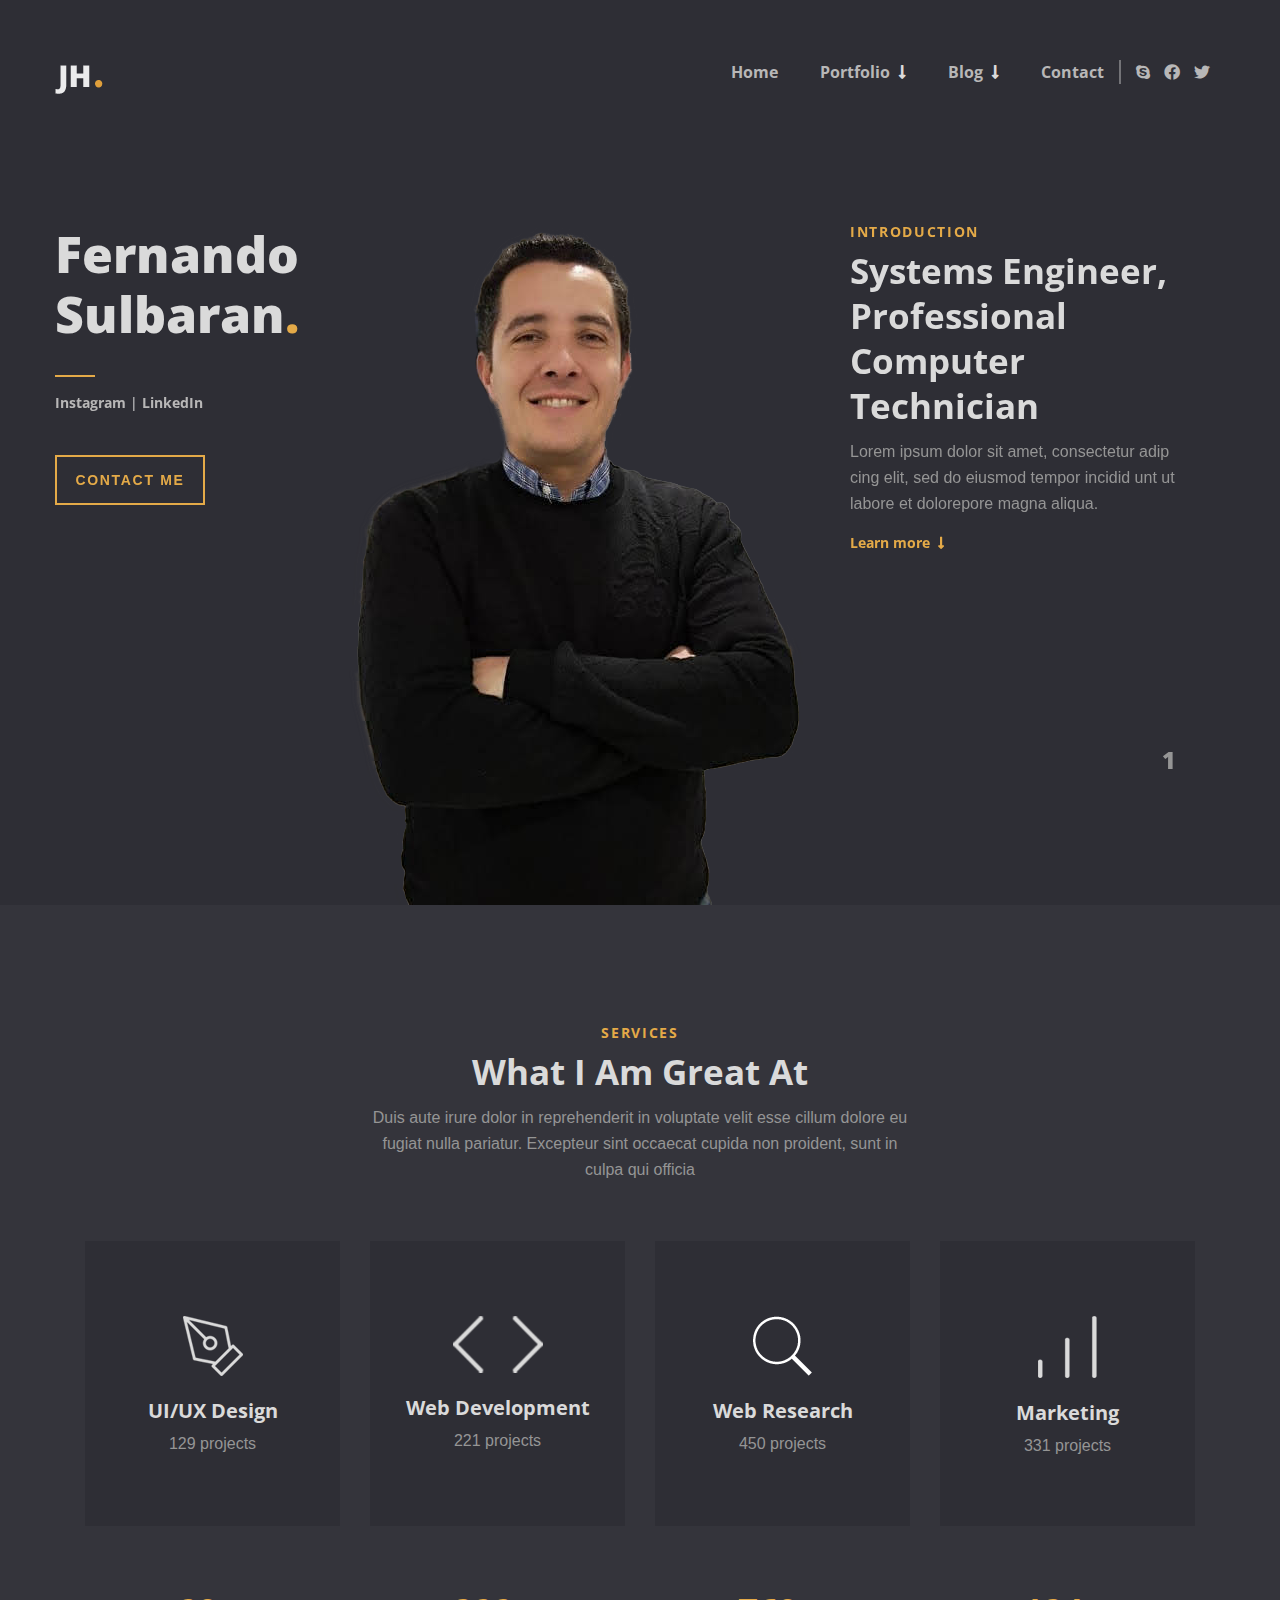
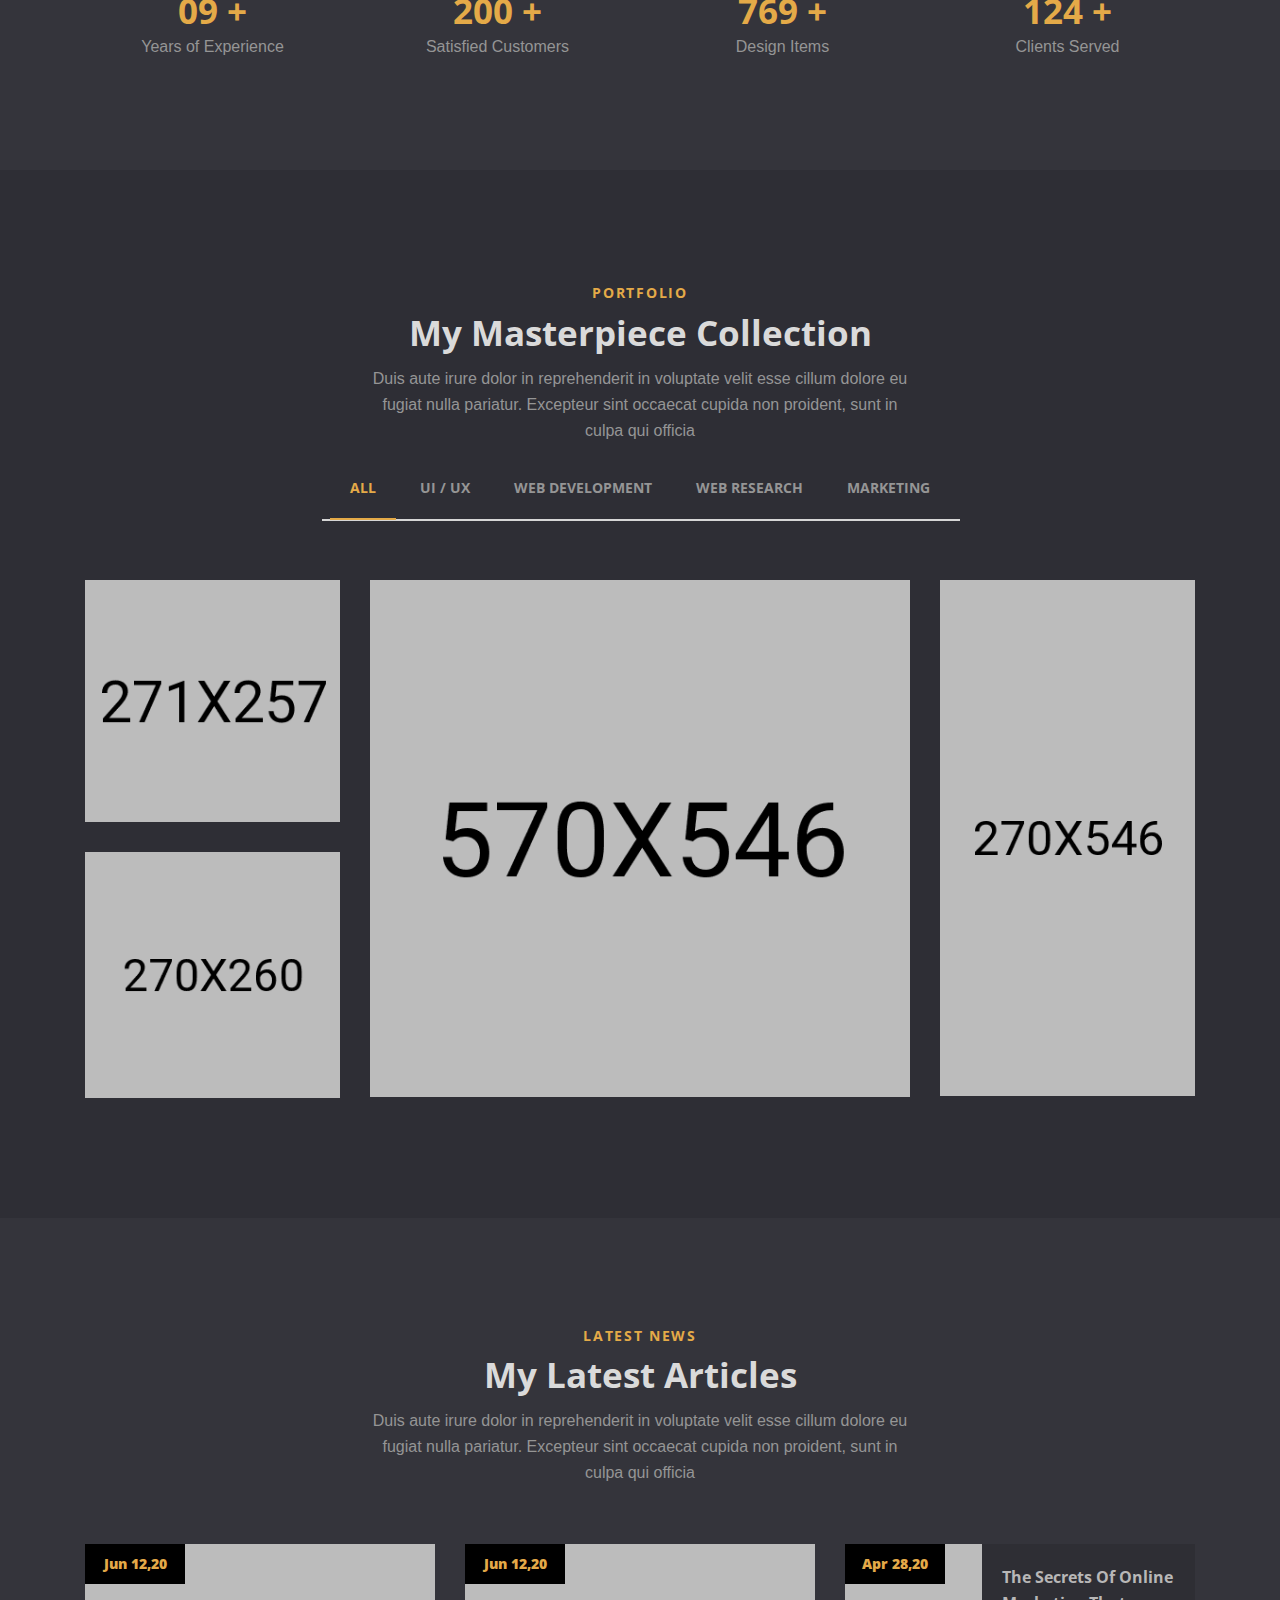
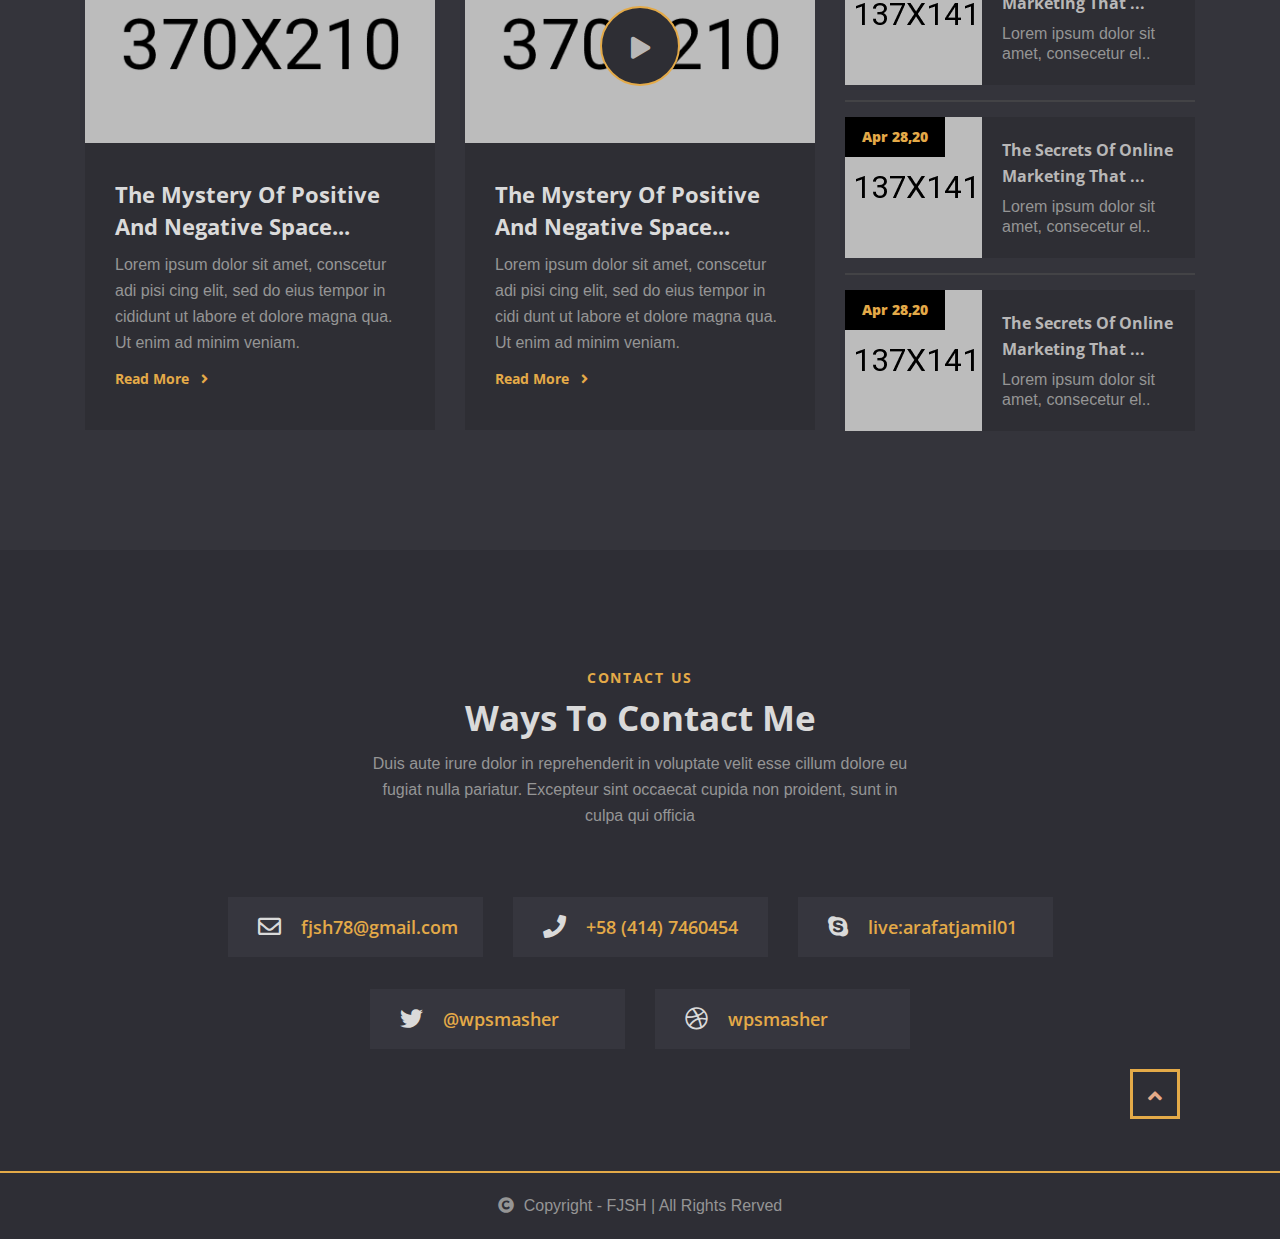
==== index.html @ de3520d9 "My first commit" ====
<!DOCTYPE html>
<html lang="zxx">

<head>
    <meta charset="UTF-8">
    <meta name="viewport" content="width=device-width, initial-scale=1.0">
    <meta name="description"
        content="Palun, Personal Portfolio, One page portfolio, HTML Template, CSS3, HTML5, Website, Portfolio template">

    <!-- title -->
    <title>FJSH - My Personal Portfolio</title>

    <!-- favicon -->
    <link rel="shortcut icon" href="favicon.ico" type="image/x-icon">

    <!-- stylesheets -->
    <link rel="stylesheet" href="assets/css/bootstrap.min.css">
    <link rel="stylesheet" href="assets/css/slick.min.css">
    <link rel="stylesheet" href="assets/css/all.min.css">
    <link rel="stylesheet" href="assets/css/magnific-popup.min.css">
    <link rel="stylesheet" href="assets/css/mean-menu.css">
    <link rel="stylesheet" href="assets/css/default.css">
    <link rel="stylesheet" href="style.css">

</head>

<body>
    <!-- header area -->
    <div class="header-area">
        <div class="container mt-60 pl-0 pr-0">
            <div class="row justify-content-lg-between">
                <div class="col-xl-2 col-lg-2 col-md-2 col-sm-2 col-2 pl-xl-0">
                    <!-- logo -->
                    <div class="logo-area">
                        <a href="/index.html">
                            <img src="assets/img/logo/logo.png" alt="Logo" />
                        </a>
                    </div>
                </div>
                <div class="col-xl-6 col-lg-7 col-md-10 col-sm-8 col-8 pr-0">
                    <div class="menu-area menu-social float-right">
                        <ul class="list-inline pl-15">
                            <li class="list-inline-item menu-border"><a href="#"><i class="fab fa-skype"></i></a></li>
                            <li class="list-inline-item"><a href="#"><i class="fab fa-facebook"></i></a></li>
                            <li class="list-inline-item"><a href="#"><i class="fab fa-twitter"></i></a></li>
                        </ul>
                    </div>
                    <nav id="mobile-nav">
                        <div class="menu-area float-right">
                            <ul class="list-inline">
                                <li class="list-inline-item"><a href="index.html">Home</a></li>
                                <li class="list-inline-item"><a href="#">Portfolio</a>
                                    <ul class="sub-menu pb-10 pt-10 pl-15 pr-15">
                                        <li><a href="portfolio-details.html">Portfolio Details</a></li>
                                    </ul>
                                </li>
                                <li class="list-inline-item"><a href="index.html#blog">Blog</a>
                                    <ul class="sub-menu pb-10 pt-10 pl-15 pr-15">
                                        <li><a href="blog-list.html">Blog List</a></li>
                                        <li><a href="news-details.html">News Details</a></li>
                                    </ul>
                                </li>
                                <li class="list-inline-item"><a href="index.html#contact">Contact</a></li>
                            </ul>
                        </div>
                    </nav>
                    <div class="mobile-menu"></div>
                </div>
            </div>
        </div>
    </div>

    <!-- header area ends -->


    <!-- slider area -->
    <div class="slider-area">
        <div class="slider-activator">
            <div class="slide-item">
                <div class="container pt-130 pl-xl-0 pr-0">
                    <div class="row">
                        <div class="col-xl-3 col-lg-3 col-md-3 col-sm-4 col-5 pl-xl-0">
                            <div class="slider-left">
                                <div class="name">
                                    <h1>Fernando <br /> Sulbaran<span class="pc">.</span></h1>
                                </div>
                                <div class="dash"></div>
                                <div class="social-links mb-40">
                                    <a href="https://www.instagram.com/fjsh78/">Instagram</a> | <a
                                        href="https://www.linkedin.com/in/fernando-jose-sulbaran-hernandez-350376164">LinkedIn</a> <br />
                                    <!-- <a href="https://behance.net/wpsmasher">Behance</a> | <a
                                        href="https://dribbble.com/wpsmasher">Dribbble</a> -->
                                </div>
                                <div class="slider-cta">
                                    <a href="#" class="ct-btn">Contact me</a>
                                </div>
                            </div>
                        </div>
                        <div class="col-xl-5 col-lg-5 col-md-5 col-sm-8 col-7 pl-0">
                            <div class="profile-pic">
                                <img class="img-fluid" src="assets/img/slider/fjsh.png" alt="jack harper" />

                            </div>
                        </div>
                        <div class="col-xl-4 col-lg-4 col-md-4 col-sm-8 col-8 slider-area-intro">
                            <div class="into-area">
                                <div class="section-title">
                                    <h3 class="section-name pc">INTRODUCTION</h3>
                                    <h2>Systems Engineer,<br />
                                        Professional Computer <br />
                                        Technician</h2>
                                    <p class="pr-20">
                                        Lorem ipsum dolor sit amet, consectetur adip
                                        cing elit, sed do eiusmod tempor incidid
                                        unt ut labore et dolorepore magna aliqua.
                                    </p>

                                </div>
                                <div class="intro-button">
                                    <a href="#services" class="btn-animation mr-btn">Learn more &nbsp;<i
                                            class="fas fa-long-arrow-alt-down"></i></a>
                                </div>
                            </div>
                        </div>
                    </div>
                </div>
            </div>
            <!-- <div class="slide-item">
                <div class="container pt-130 pl-xl-0 pr-0">
                    <div class="row">
                        <div class="col-xl-3 col-lg-3 col-md-3 col-sm-4 col-5 pl-xl-0">
                            <div class="slider-left">
                                <div class="name">
                                    <h1>Elon <br /> Musk<span class="pc">.</span></h1>
                                </div>
                                <div class="dash"></div>
                                <div class="social-links mb-40">
                                    <a href="https://www.instagram.com/arafatjamil01/">Instagram</a> | <a
                                        href="https://linkedin.com/in/arafatjamil01">LinkedIn</a> <br />
                                    <a href="https://behance.net/wpsmasher">Behance</a> | <a
                                        href="https://dribbble.com/wpsmasher">Dribbble</a>
                                </div>
                                <div class="slider-cta">
                                    <a href="#" class="ct-btn">Contact me</a>
                                </div>
                            </div>
                        </div>
                        <div class="col-xl-5 col-lg-5 col-md-5 col-sm-8 col-7 pl-0">
                            <div class="profile-pic">
                                <img class="img-fluid" src="assets/img/slider/fjsh.png" alt="jack harper" />

                            </div>
                        </div>
                        <div class="col-xl-4 col-lg-4 col-md-4 col-sm-8 col-8 slider-area-intro">
                            <div class="into-area">
                                <div class="section-title">
                                    <h3 class="section-name pc">INTRODUCTION</h3>
                                    <h2>CEO Engineer,<br />
                                        Entrepreneur, <br />
                                        Start Up</h2>
                                    <p class="pr-20">
                                        Lorem ipsum dolor sit amet, consectetur adip
                                        cing elit, sed do eiusmod tempor incidid
                                        unt ut labore et dolorepore magna aliqua.
                                    </p>

                                </div>
                                <div class="intro-button">
                                    <a href="#services" class="btn-animation mr-btn">Learn more &nbsp;<i
                                            class="fas fa-long-arrow-alt-down"></i></a>
                                </div>
                            </div>
                        </div>
                    </div>
                </div>
            </div> -->

            <!-- <div class="slide-item">
                <div class="container pt-130 pl-xl-0 pr-0">
                    <div class="row">
                        <div class="col-xl-3 col-lg-3 col-md-3 col-sm-4 col-5 pl-xl-0">
                            <div class="slider-left">
                                <div class="name">
                                    <h1>Arafat <br /> Jamil<span class="pc">.</span></h1>
                                </div>
                                <div class="dash"></div>
                                <div class="social-links mb-40">
                                    <a href="https://www.instagram.com/arafatjamil01/">Instagram</a> | <a
                                        href="https://linkedin.com/in/arafatjamil01">LinkedIn</a> <br />
                                    <a href="https://behance.net/wpsmasher">Behance</a> | <a
                                        href="https://dribbble.com/wpsmasher">Dribbble</a>
                                </div>
                                <div class="slider-cta">
                                    <a href="#" class="ct-btn">Contact me</a>
                                </div>
                            </div>
                        </div>
                        <div class="col-xl-5 col-lg-5 col-md-5 col-sm-8 col-7 pl-0">
                            <div class="profile-pic">
                                <img class="img-fluid" src="assets/img/slider/fjsh.png" alt="jack harper" />

                            </div>
                        </div>
                        <div class="col-xl-4 col-lg-4 col-md-4 col-sm-8 col-8 slider-area-intro">
                            <div class="into-area">
                                <div class="section-title">
                                    <h3 class="section-name pc">INTRODUCTION</h3>
                                    <h2>Content creator,<br />
                                        Freelance writer, <br />
                                        Developer</h2>
                                    <p class="pr-20">
                                        Lorem ipsum dolor sit amet, consectetur adip
                                        cing elit, sed do eiusmod tempor incidid
                                        unt ut labore et dolorepore magna aliqua.
                                    </p>

                                </div>
                                <div class="intro-button">
                                    <a href="#services" class="btn-animation mr-btn">Learn more &nbsp;<i
                                            class="fas fa-long-arrow-alt-down"></i></a>
                                </div>
                            </div>
                        </div>
                    </div>
                </div>
            </div> -->
        </div>
    </div>
    <!-- slider area ends -->

    <!-- services area -->
    <div class="services-area pt-120 bgs" id="services">
        <div class="container">
            <div class="row justify-content-center">
                <div class="col-xl-6 col-lg-7">
                    <div class="section-title text-center">
                        <h3 class="section-name pc">SERVICES</h3>
                        <h2>What I Am Great At</h2>
                        <p>
                            Duis aute irure dolor in reprehenderit in voluptate velit esse cillum
                            dolore eu fugiat nulla pariatur. Excepteur sint occaecat cupida
                            non proident, sunt in culpa qui officia
                        </p>

                    </div>
                </div>
            </div>
        </div>

        <div class="container">
            <div class="row service-row mt-45">
                <div class="col-xl-3 col-lg-3 col-md-3 col-sm-6">
                    <div class="project-card text-center bgp pt-75 pb-50 mb-30">
                        <div class="icon mb-20">
                            <img src="assets/img/icons/pen.png" alt="design" />
                            <img class="d-none" src="assets/img/icons/pen-yellow.png" alt="design" />
                        </div>
                        <div class="skill-project">
                            <h4 class="mb-5">UI/UX Design</h4>
                            <p>129 projects</p>
                        </div>
                    </div>
                </div>

                <div class="col-xl-3 col-lg-3 col-md-3 col-sm-6">
                    <div class="project-card text-center bgp pt-75 pb-50 mb-30">
                        <div class="icon mb-20">
                            <img src="assets/img/icons/code-white.png" alt="design" />
                            <img class="d-none" src="assets/img/icons/code.png" alt="design" />
                        </div>
                        <div class="skill-project">
                            <h4 class="mb-5">Web Development</h4>
                            <p>221 projects</p>
                        </div>
                    </div>
                </div>

                <div class="col-xl-3 col-lg-3 col-md-3 col-sm-6">
                    <div class="project-card text-center bgp pt-75 pb-50 mb-30">
                        <div class="icon mb-20">
                            <img src="assets/img/icons/search.png" alt="design" />
                            <img class="d-none" src="assets/img/icons/search-yellow.png" alt="design" />
                        </div>
                        <div class="skill-project">
                            <h4 class="mb-5">Web Research</h4>
                            <p>450 projects</p>
                        </div>
                    </div>
                </div>

                <div class="col-xl-3 col-lg-3 col-md-3 col-sm-6">
                    <div class="project-card text-center bgp pt-75 pb-50 mb-30">
                        <div class="icon mb-20">
                            <img src="assets/img/icons/marketing-white.png" alt="design" />
                            <img class="d-none" src="assets/img/icons/marketing.png" alt="design" />
                        </div>
                        <div class="skill-project">
                            <h4 class="mb-5">Marketing</h4>
                            <p>331 projects</p>
                        </div>
                    </div>
                </div>
            </div>
        </div>

        <!-- counter area -->
        <div class="counter-area pb-80">
            <div class="container">
                <div class="row mt-40">
                    <div class="col-xl-3 col-lg-3 col-md-3 col-sm-6">
                        <div class="counter-item text-center mb-30">
                            <h4 class="pc"><span class="count">09</span> +</h4>
                            <p>Years of Experience</p>
                        </div>
                    </div>
                    <div class="col-xl-3 col-lg-3 col-md-3 col-sm-6">
                        <div class="counter-item text-center mb-30">
                            <h4 class="pc"><span class="count">200</span> +</h4>
                            <p>Satisfied Customers</p>
                        </div>
                    </div>
                    <div class="col-xl-3 col-lg-3 col-md-3 col-sm-6">
                        <div class="counter-item text-center mb-30">
                            <h4 class="pc"><span class="count">769</span> +</h4>
                            <p>Design Items</p>
                        </div>
                    </div>
                    <div class="col-xl-3 col-lg-3 col-md-3 col-sm-6">
                        <div class="counter-item text-center mb-30">
                            <h4 class="pc"><span class="count">124</span> +</h4>
                            <p>Clients Served</p>
                        </div>
                    </div>
                </div>
            </div>
        </div>
        <!-- counter area ends -->

    </div>
    <!-- services area ends -->

    <!-- portfolio area -->
    <div class="portfolio-area pt-115 pb-90" id="portfolio">
        <div class="container">
            <div class="row justify-content-center">
                <div class="col-xl-6 col-lg-7">
                    <div class="section-title text-center">
                        <h3 class="section-name pc">PORTFOLIO</h3>
                        <h2>My Masterpiece Collection</h2>
                        <p>
                            Duis aute irure dolor in reprehenderit in voluptate velit esse cillum
                            dolore eu fugiat nulla pariatur. Excepteur sint occaecat cupida
                            non proident, sunt in culpa qui officia
                        </p>

                    </div>

                </div>
            </div>

            <div class="row justify-content-center">
                <div class="col-xl-8 col-lg-9 col-sm-8">
                    <div class="pofo-cat mb-40 text-center">
                        <button class="active" data-filter="*">ALL</button>
                        <button data-filter=".cat1">UI / UX</button>
                        <button data-filter=".cat2">WEB DEVELOPMENT</button>
                        <button data-filter=".cat3">WEB RESEARCH</button>
                        <button data-filter=".cat4">MARKETING</button>
                    </div>
                    <div class="pofo-line"></div>
                </div>
            </div>

            <div class="row grid mt-20">
                <div class="col-xl-3 col-lg-3 col-md-3 col-sm-6 col-7 grid-item cat1 cat4">
                    <div class="portfolio-wrapper mb-30">
                        <div class="portfolio-thumb">
                            <img src="assets/img/portfolio/1.png" alt="portfolio 1">
                        </div>
                        <div class="overlay">
                            <a href="assets/img/portfolio/1.png">
                                <img class="m-auto" src="assets/img/portfolio/icon.png" alt="plus icon">
                            </a>
                        </div>
                    </div>
                </div>


                <div class="col-xl-6 col-lg-6 col-md-6 col-sm-12 col-12 grid-item cat2 cat3">
                    <div class="portfolio-wrapper mb-30">
                        <div class="portfolio-thumb">
                            <img src="assets/img/portfolio/3.png" alt="portfolio 3">

                        </div>
                        <div class="overlay">
                            <a href="assets/img/portfolio/3.png">
                                <img src="assets/img/portfolio/icon.png" alt="plus icon">
                            </a>
                        </div>
                    </div>
                </div>
                <div class="col-xl-3 col-lg-3 col-md-3 col-sm-6 col-7 grid-item grid-item-4 cat4">
                    <div class="portfolio-wrapper mb-30">

                        <div class="portfolio-thumb">
                            <img src="assets/img/portfolio/4.png" alt="portfolio 4">

                        </div>
                        <div class="overlay">
                            <a href="assets/img/portfolio/4.png">
                                <img src="assets/img/portfolio/icon.png" alt="plus icon">
                            </a>
                        </div>
                    </div>
                </div>
                <div class="row">
                    <div class="col-xl-3 col-lg-3 col-md-3 col-sm-6 col-7 grid-item cat3">
                        <div class="portfolio-wrapper mb-30">
                            <div class="portfolio-thumb">
                                <a href="portfolio-details.html">
                                    <img src="assets/img/portfolio/2.png" alt="portfolio 4">
                                </a>
                            </div>
                            <div class="overlay">
                                <a href="assets/img/portfolio/2.png">
                                    <img src="assets/img/portfolio/icon.png" alt="plus icon">
                                </a>
                            </div>
                        </div>
                    </div>
                </div>
            </div>
        </div>
    </div>
    <!-- portfolio area ends -->

    <!-- news section starts -->
    <div class="news-area pt-110 bgs" id="blog">
        <div class="container">
            <div class="row justify-content-center">
                <div class="col-xl-6 col-xl-6">
                    <div class="section-title text-center">
                        <h3 class="section-name pc">LATEST NEWS</h3>
                        <h2>My Latest Articles</h2>
                        <p>
                            Duis aute irure dolor in reprehenderit in voluptate velit esse cillum
                            dolore eu fugiat nulla pariatur. Excepteur sint occaecat cupida
                            non proident, sunt in culpa qui officia
                        </p>

                    </div>
                </div>
            </div>

            <div class="row mt-45 pb-90">
                <div class="col-xl-4 col-lg-4">
                    <div class="single-blog mb-30 pb-40">
                        <div class="blog-img">
                            <img src="assets/img/news/blog-1.jpg" alt="news item 1">
                        </div>
                        <div class="blog-meta">
                            <div class="date">
                                Jun 12,20
                            </div>
                        </div>
                        <div class="blog-details pl-30 mt-35 pr-30">
                            <div class="blog-title mb-10">
                                <a href="news-details.html">
                                    <h2>The Mystery Of Positive
                                        And Negative Space...</h2>
                                </a>
                            </div>
                            <p class="mb-10">
                                Lorem ipsum dolor sit amet, conscetur adi pisi cing elit, sed do eius tempor in cididunt
                                ut labore et dolore magna qua. Ut enim ad minim veniam.
                            </p>
                            <div class="blog-button">
                                <a href="news-details.html">Read More &nbsp; <i class="fas fa-angle-right"></i> </a>
                            </div>
                        </div>
                    </div>
                </div>
                <div class="col-xl-4 col-lg-4">
                    <div class="single-blog mb-30 pb-40">
                        <div class="blog-img">
                            <img src="assets/img/news/blog-2.jpg" alt="news item 2">

                        </div>
                        <div class="play-btn">
                            <a href="https://www.youtube.com/watch?v=Mo0WEEfbmKE" class="mfp-iframe">
                                <i class="fas fa-play"></i>
                            </a>
                        </div>
                        <div class="blog-meta">
                            <div class="date">
                                Jun 12,20
                            </div>

                        </div>
                        <div class="blog-details pl-30 mt-35 pr-30">
                            <div class="blog-title mb-10">
                                <a href="news-details.html">
                                    <h2>The Mystery Of Positive
                                        And Negative Space...</h2>
                                </a>
                            </div>
                            <p class="mb-10">
                                Lorem ipsum dolor sit amet, conscetur adi pisi cing elit, sed do eius tempor in cidi
                                dunt ut labore et dolore magna qua. Ut enim ad minim veniam.
                            </p>
                            <div class="blog-button">
                                <a href="news-details.html">Read More &nbsp; <i class="fas fa-angle-right"></i> </a>
                            </div>
                        </div>
                    </div>
                </div>
                <div class="col-xl-4 col-lg-4">
                    <div class="blog-item-small pr-20">
                        <div class="blog-meta">
                            <div class="date">
                                Apr 28,20
                            </div>
                        </div>

                        <div class="blog-small-img mr-20 float-left">
                            <img src="assets/img/news/blog-3.jpg" alt="blog 3">
                        </div>

                        <div class="blog-small-description pt-20 pb-20">
                            <a href="news-details.html">
                                <h2>The Secrets Of Online
                                    Marketing That ...
                                </h2>
                            </a>
                            <p>Lorem ipsum dolor sit
                                amet, consecetur el..
                            </p>
                        </div>
                    </div>
                    <hr>
                    <div class="blog-item-small pr-20">
                        <div class="blog-meta">
                            <div class="date">
                                Apr 28,20
                            </div>
                        </div>
                        <div class="blog-small-img mr-20 float-left">
                            <img src="assets/img/news/blog-4.jpg" alt="blog 3">
                        </div>

                        <div class="blog-small-description pt-20 pb-20">
                            <a href="news-details.html">
                                <h2>The Secrets Of Online
                                    Marketing That ...
                                </h2>
                            </a>
                            <p>Lorem ipsum dolor sit
                                amet, consecetur el..
                            </p>
                        </div>
                    </div>
                    <hr>
                    <div class="blog-item-small pr-20">
                        <div class="blog-meta">
                            <div class="date">
                                Apr 28,20
                            </div>
                        </div>
                        <div class="blog-small-img mr-20 float-left">
                            <img src="assets/img/news/blog-5.jpg" alt="blog 3">
                        </div>

                        <div class="blog-small-description pt-20 pb-20">
                            <a href="news-details.html">
                                <h2>The Secrets Of Online
                                    Marketing That ...
                                </h2>
                            </a>
                            <p>Lorem ipsum dolor sit
                                amet, consecetur el..
                            </p>
                        </div>
                    </div>
                </div>
            </div>
        </div>
    </div>
    <!-- news section ends -->

    <!-- contact area starts -->
    <div class="contact-area pt-120" id="contact">
        <div class="container">
            <div class="row justify-content-center">
                <div class="col-xl-6">
                    <div class="section-title text-center">
                        <h3 class="section-name pc">CONTACT US</h3>
                        <h2>Ways To Contact Me</h2>
                        <p>
                            Duis aute irure dolor in reprehenderit in voluptate velit esse cillum
                            dolore eu fugiat nulla pariatur. Excepteur sint occaecat cupida
                            non proident, sunt in culpa qui officia
                        </p>

                    </div>
                </div>
            </div>
        </div>
        <div class="container mt-55 pb-90">
            <div class="row justify-content-center">

                <div class="col-xl-3 col-lg-3 col-md-6 mb-30">
                    <div class="contact-item">
                        <div class="ct-item-icon float-left ml-30 mr-20">
                            <i class="far fa-envelope"></i>
                        </div>
                        <a class="btn-animation" href="#">fjsh78@gmail.com</a>
                    </div>
                </div>

                <div class="col-xl-3 col-lg-3 col-md-6 mb-30">
                    <div class="contact-item">
                        <div class="ct-item-icon float-left ml-30 mr-20">
                            <i class="fas fa-phone"></i>
                        </div>
                        <a class="btn-animation" href="https://themeforest.net/user/wpsmasher">+58 (414) 7460454</a>
                    </div>
                </div>

                <div class="col-xl-3 col-lg-3 col-md-6 mb-30">
                    <div class="contact-item">
                        <div class="ct-item-icon float-left ml-30 mr-20">
                            <i class="fab fa-skype"></i>
                        </div>
                        <a class="btn-animation" href="https://themeforest.net/user/wpsmasher">live:arafatjamil01</a>
                    </div>
                </div>
            </div>
            <div class="row justify-content-center">
                <div class="col-xl-3 col-lg-3 col-md-6 mb-30">
                    <div class="contact-item">
                        <div class="ct-item-icon float-left ml-30 mr-20">
                            <i class="fab fa-twitter"></i>
                        </div>
                        <a class="btn-animation" href="https://themeforest.net/user/wpsmasher">@wpsmasher</a>
                    </div>
                </div>
                <div class="col-xl-3 col-lg-3 col-md-6 mb-30">
                    <div class="contact-item">
                        <div class="ct-item-icon float-left ml-30 mr-20">
                            <i class="fab fa-dribbble"></i>
                        </div>
                        <a class="btn-animation" href="https://themeforest.net/user/wpsmasher">wpsmasher</a>
                    </div>
                </div>
            </div>
        </div>
    </div>
    <!-- contact area ends -->

    <!-- footer copyright area starts -->
    <div class="footer-area">
        <div class="copyright-text text-center">
            <p class="pt-20"><i class="fas fa-copyright mr-10"></i>Copyright - FJSH | All Rights Rerved</p>
        </div>

        <div class="back-to-top">
            <a href="#"><i class="fas fa-angle-up"></i></a>
        </div>
    </div>
    <!-- footer copyright area end -->


    <!-- scripts -->
    <script src="assets/js/jquery-2.2.4.js"></script>
    <script src="assets/js/popper.min.js"></script>
    <script src="assets/js/bootstrap.min.js"></script>
    <script src="assets/js/jquery-1.12.4.js"></script>
    <script src="assets/js/slick.js"></script>
    <script src="assets/js/waypoint.min.js"></script>
    <script src="assets/js/countup.js"></script>
    <script src="assets/js/isotope.min.js"></script>
    <script src="assets/js/jquery-mean-menu.min.js"></script>
    <script src="assets/js/magnific-popup.js"></script>
    <script src="assets/js/script.js"></script>
</body>

</html>
---- assets/css/mean-menu.css ----
/*! #######################################################################

	MeanMenu 2.0.7
	--------

	To be used with jquery.meanmenu.js by Chris Wharton (http://www.meanthemes.com/plugins/meanmenu/)

####################################################################### */

/* hide the link until viewport size is reached */
a.meanmenu-reveal {
	display: none;
}

/* when under viewport size, .mean-container is added to body */
.mean-container .mean-bar {
  background: rgba(0, 0, 0, 0) none repeat scroll 0 0;
  float: left;
  position: relative;
  width: 100%;
  z-index: 99;
}
.mean-container a.meanmenu-reveal {
	border: 1px solid #e4aa48;
	color: #e4aa48;
	cursor: pointer;
	display: block;
	font-family: inherit;
	font-size: 1px;
	font-weight: 700;
	height: 22px;
	line-height: 22px;
	padding: 8px 9px;
	position: absolute;
	right: 0;
	text-decoration: none;
	top: 0;
	width: 22px;
	margin-top: -14px;

}
.mean-container a.meanmenu-reveal span {
  background: #e4aa48 none repeat scroll 0 0;
  display: block;
  height: 3px;
  margin-top: 3px;
}

.mean-container .mean-nav {
	background: #0c1923 none repeat scroll 0 0;
	float: left;
	margin-top: 25px;
	width: 100%;
}

.mean-container .mean-nav ul {
	padding: 0;
	margin: 0;
	width: 100%;
	list-style-type: none;
}

.mean-container .mean-nav ul li {
	position: relative;
	float: left;
	width: 100%;
}

.mean-container .mean-nav ul li a {
	border-top: 1px solid #FBBA42;
	color: #fff;
	display: block;
	float: left;
	margin: 0;
	padding: 10px 5%;
	text-align: left;
	text-decoration: none;
	text-transform: uppercase;
	width: 90%;
	font-size: 14px;
	background: #3f5666;
	font-weight: bold;
}

.mean-container .mean-nav ul li li a {
  border-top: 1px solid rgba(255, 255, 255, 0.25);
  opacity: 0.75;
  padding: 10px 10%;
  text-shadow: none;
  visibility: visible;
  width: 80%;
}

.mean-container .mean-nav ul li.mean-last a {
	border-bottom: none;
	margin-bottom: 0;
}

.mean-container .mean-nav ul li li li a {
	width: 70%;
	padding: 1em 15%;
	

}

.mean-container .mean-nav ul li li li li a {
	width: 60%;
	padding: 1em 20%;
}

.mean-container .mean-nav ul li li li li li a {
	width: 50%;
	padding: 1em 25%;
	background: #3f5666;
}

.mean-container .mean-nav ul li a:hover {

	background: #FBBA42;
	color: #333;
}

.mean-container .mean-nav ul li a.mean-expand{
	-moz-border-bottom-colors: none;
	-moz-border-left-colors: none;
	-moz-border-right-colors: none;
	-moz-border-top-colors: none;
	background: rgba(255, 255, 255, 0.1) none repeat scroll 0 0;
	border-color: currentcolor currentcolor rgba(255, 255, 255, 0.2) rgba(255, 255, 255, 0.4);
	border-image: none;
	border-style: none none solid solid;
	border-width: medium medium 1px 1px;
	font-weight: 700;
	height: 30px;
	margin-top: 1px;
	padding: 5px 12px;
	position: absolute;
	right: 0;
	text-align: center;
	top: 0;
	width: 26px;
	z-index: 2;
}

.mean-container .mean-nav ul li a.mean-expand:hover {
	background: #2e2e34;
	color: #fff;
}

.mean-container .mean-push {
	float: left;
	width: 100%;
	padding: 0;
	margin: 0;
	clear: both;
}

.mean-nav .wrapper {
	width: 100%;
	padding: 0;
	margin: 0;
}

/* Fix for box sizing on Foundation Framework etc. */
.mean-container .mean-bar, .mean-container .mean-bar * {
	-webkit-box-sizing: content-box;
	-moz-box-sizing: content-box;
	box-sizing: content-box;
}


.mean-remove {
	display: none !important;
}


.transparent-header .mean-container a.meanmenu-reveal {
    border: 1px solid #fff;
    color: #fff;
}
.transparent-header .mean-container a.meanmenu-reveal span {
	background: #fff;
}

.header-2 .mean-container a.meanmenu-reveal {
    border: 1px solid #fff;
    color: #fff;
}
.header-2 .mean-container a.meanmenu-reveal span {
	background: #fff;
}

.mobile-menu{
	position: absolute;
	right: 2%;
	top: -7px ;
	z-index: 99999;
	width: 100%;
}
---- assets/css/default.css ----
/* Deafult Margin & Padding */

/*======================= Margin Top =======================*/
.mt-5 {
	margin-top: 5px !important;
}
.mt-10 {
	margin-top: 10px;
}

.mt-15 {
	margin-top: 15px;
}

.mt-20 {
	margin-top: 20px;
}

.mt-25 {
	margin-top: 25px;
}

.mt-30 {
	margin-top: 30px;
}

.mt-35 {
	margin-top: 35px;
}

.mt-40 {
	margin-top: 40px;
}

.mt-45 {
	margin-top: 45px;
}

.mt-50 {
	margin-top: 50px;
}

.mt-55 {
	margin-top: 55px;
}

.mt-60 {
	margin-top: 60px;
}

.mt-65 {
	margin-top: 65px;
}

.mt-70 {
	margin-top: 70px;
}

.mt-75 {
	margin-top: 75px;
}

.mt-80 {
	margin-top: 80px;
}

.mt-85 {
	margin-top: 85px;
}

.mt-90 {
	margin-top: 90px;
}

.mt-95 {
	margin-top: 95px;
}

.mt-100 {
	margin-top: 100px;
}

.mt-105 {
	margin-top: 105px;
}

.mt-110 {
	margin-top: 110px;
}

.mt-115 {
	margin-top: 115px;
}

.mt-120 {
	margin-top: 120px;
}

.mt-125 {
	margin-top: 125px;
}

.mt-130 {
	margin-top: 130px;
}

.mt-135 {
	margin-top: 135px;
}

.mt-140 {
	margin-top: 140px;
}

.mt-145 {
	margin-top: 145px;
}

.mt-150 {
	margin-top: 150px;
}

.mt-155 {
	margin-top: 155px;
}

.mt-160 {
	margin-top: 160px;
}

.mt-165 {
	margin-top: 165px;
}

.mt-170 {
	margin-top: 170px;
}

.mt-175 {
	margin-top: 175px;
}

.mt-180 {
	margin-top: 180px;
}

.mt-185 {
	margin-top: 185px;
}

.mt-190 {
	margin-top: 190px;
}

.mt-195 {
	margin-top: 195px;
}

.mt-200 {
	margin-top: 200px;
}

/*======================= Margin left =======================*/
.ml-5 {
	margin-left: 5px !important;
}
.ml-10 {
	margin-left: 10px;
}

.ml-15 {
	margin-left: 15px;
}

.ml-20 {
	margin-left: 20px;
}

.ml-25 {
	margin-left: 25px;
}

.ml-30 {
	margin-left: 30px;
}

.ml-35 {
	margin-left: 35px;
}

.ml-40 {
	margin-left: 40px;
}

.ml-45 {
	margin-left: 45px;
}

.ml-50 {
	margin-left: 50px;
}

.ml-55 {
	margin-left: 55px;
}

.ml-60 {
	margin-left: 60px;
}

.ml-65 {
	margin-left: 65px;
}

.ml-70 {
	margin-left: 70px;
}

.ml-75 {
	margin-left: 75px;
}

.ml-80 {
	margin-left: 80px;
}

.ml-85 {
	margin-left: 85px;
}

.ml-90 {
	margin-left: 90px;
}

.ml-95 {
	margin-left: 95px;
}

.ml-100 {
	margin-left: 100px;
}

.ml-105 {
	margin-left: 105px;
}

.ml-110 {
	margin-left: 110px;
}

.ml-115 {
	margin-left: 115px;
}

.ml-120 {
	margin-left: 120px;
}

.ml-125 {
	margin-left: 125px;
}

.ml-130 {
	margin-left: 130px;
}

.ml-135 {
	margin-left: 135px;
}

.ml-140 {
	margin-left: 140px;
}

.ml-145 {
	margin-left: 145px;
}

.ml-150 {
	margin-left: 150px;
}

.ml-155 {
	margin-left: 155px;
}

.ml-160 {
	margin-left: 160px;
}

.ml-165 {
	margin-left: 165px;
}

.ml-170 {
	margin-left: 170px;
}

.ml-175 {
	margin-left: 175px;
}

.ml-180 {
	margin-left: 180px;
}

.ml-185 {
	margin-left: 185px;
}

.ml-190 {
	margin-left: 190px;
}

.ml-195 {
	margin-left: 195px;
}

.ml-200 {
	margin-left: 200px;
}

/*======================= Margin Right =======================*/
.mr-5 {
	margin-right: 5px !important;
}
.mr-10 {
	margin-right: 10px;
}

.mr-15 {
	margin-right: 15px;
}

.mr-20 {
	margin-right: 20px;
}

.mr-25 {
	margin-right: 25px;
}

.mr-30 {
	margin-right: 30px;
}

.mr-35 {
	margin-right: 35px;
}

.mr-40 {
	margin-right: 40px;
}

.mr-45 {
	margin-right: 45px;
}

.mr-50 {
	margin-right: 50px;
}

.mr-55 {
	margin-right: 55px;
}

.mr-60 {
	margin-right: 60px;
}

.mr-65 {
	margin-right: 65px;
}

.mr-70 {
	margin-right: 70px;
}

.mr-75 {
	margin-right: 75px;
}

.mr-80 {
	margin-right: 80px;
}

.mr-85 {
	margin-right: 85px;
}

.mr-90 {
	margin-right: 90px;
}

.mr-95 {
	margin-right: 95px;
}

.mr-100 {
	margin-right: 100px;
}

.mr-105 {
	margin-right: 105px;
}

.mr-110 {
	margin-right: 110px;
}

.mr-115 {
	margin-right: 115px;
}

.mr-120 {
	margin-right: 120px;
}

.mr-125 {
	margin-right: 125px;
}

.mr-130 {
	margin-right: 130px;
}

.mr-135 {
	margin-right: 135px;
}

.mr-140 {
	margin-right: 140px;
}

.mr-145 {
	margin-right: 145px;
}

.mr-150 {
	margin-right: 150px;
}

.mr-155 {
	margin-right: 155px;
}

.mr-160 {
	margin-right: 160px;
}

.mr-165 {
	margin-right: 165px;
}

.mr-170 {
	margin-right: 170px;
}

.mr-175 {
	margin-right: 175px;
}

.mr-180 {
	margin-right: 180px;
}

.mr-185 {
	margin-right: 185px;
}

.mr-190 {
	margin-right: 190px;
}

.mr-195 {
	margin-right: 195px;
}

.mr-200 {
	margin-top: 200px;
}

/*======================= Margin Bottom =======================*/
.mb-5 {
	margin-bottom: 5px !important;
}
.mb-10 {
	margin-bottom: 10px;
}

.mb-15 {
	margin-bottom: 15px;
}

.mb-20 {
	margin-bottom: 20px;
}

.mb-25 {
	margin-bottom: 25px;
}

.mb-30 {
	margin-bottom: 30px;
}

.mb-35 {
	margin-bottom: 35px;
}

.mb-40 {
	margin-bottom: 40px;
}

.mb-45 {
	margin-bottom: 45px;
}

.mb-50 {
	margin-bottom: 50px;
}

.mb-55 {
	margin-bottom: 55px;
}

.mb-60 {
	margin-bottom: 60px;
}

.mb-65 {
	margin-bottom: 65px;
}

.mb-70 {
	margin-bottom: 70px;
}

.mb-75 {
	margin-bottom: 75px;
}

.mb-80 {
	margin-bottom: 80px;
}

.mb-85 {
	margin-bottom: 85px;
}

.mb-90 {
	margin-bottom: 90px;
}

.mb-95 {
	margin-bottom: 95px;
}

.mb-100 {
	margin-bottom: 100px;
}

.mb-105 {
	margin-bottom: 105px;
}

.mb-110 {
	margin-bottom: 110px;
}

.mb-115 {
	margin-bottom: 115px;
}

.mb-120 {
	margin-bottom: 120px;
}

.mb-125 {
	margin-bottom: 125px;
}

.mb-130 {
	margin-bottom: 130px;
}

.mb-135 {
	margin-bottom: 135px;
}

.mb-140 {
	margin-bottom: 140px;
}

.mb-145 {
	margin-bottom: 145px;
}

.mb-150 {
	margin-bottom: 150px;
}

.mb-155 {
	margin-bottom: 155px;
}

.mb-160 {
	margin-bottom: 160px;
}

.mb-165 {
	margin-bottom: 165px;
}

.mb-170 {
	margin-bottom: 170px;
}

.mb-175 {
	margin-bottom: 175px;
}

.mb-180 {
	margin-bottom: 180px;
}

.mb-185 {
	margin-bottom: 185px;
}

.mb-190 {
	margin-bottom: 190px;
}

.mb-195 {
	margin-bottom: 195px;
}

.mb-200 {
	margin-bottom: 200px;
}

/*======================= Padding Top =======================*/
.pt-5 {
	padding-top: 5px !important;
}
.pt-10 {
	padding-top: 10px;
}

.pt-15 {
	padding-top: 15px;
}

.pt-20 {
	padding-top: 20px;
}

.pt-25 {
	padding-top: 25px;
}

.pt-30 {
	padding-top: 30px;
}

.pt-35 {
	padding-top: 35px;
}

.pt-40 {
	padding-top: 40px;
}

.pt-45 {
	padding-top: 45px;
}

.pt-50 {
	padding-top: 50px;
}

.pt-55 {
	padding-top: 55px;
}

.pt-60 {
	padding-top: 60px;
}

.pt-65 {
	padding-top: 65px;
}

.pt-70 {
	padding-top: 70px;
}

.pt-75 {
	padding-top: 75px;
}

.pt-80 {
	padding-top: 80px;
}

.pt-85 {
	padding-top: 85px;
}

.pt-90 {
	padding-top: 90px;
}

.pt-95 {
	padding-top: 95px;
}

.pt-100 {
	padding-top: 100px;
}

.pt-105 {
	padding-top: 105px;
}

.pt-110 {
	padding-top: 110px;
}

.pt-115 {
	padding-top: 115px;
}

.pt-120 {
	padding-top: 120px;
}

.pt-125 {
	padding-top: 125px;
}

.pt-130 {
	padding-top: 130px;
}

.pt-135 {
	padding-top: 135px;
}

.pt-140 {
	padding-top: 140px;
}

.pt-145 {
	padding-top: 145px;
}

.pt-150 {
	padding-top: 150px;
}

.pt-155 {
	padding-top: 155px;
}

.pt-160 {
	padding-top: 160px;
}

.pt-165 {
	padding-top: 165px;
}

.pt-170 {
	padding-top: 170px;
}

.pt-175 {
	padding-top: 175px;
}

.pt-180 {
	padding-top: 180px;
}

.pt-185 {
	padding-top: 185px;
}

.pt-190 {
	padding-top: 190px;
}

.pt-195 {
	padding-top: 195px;
}

.pt-200 {
	padding-top: 200px;
}

/*======================= Padding Bottom =======================*/
.pb-5 {
	padding-bottom: 5px !important;
}
.pb-10 {
	padding-bottom: 10px;
}

.pb-15 {
	padding-bottom: 15px;
}

.pb-20 {
	padding-bottom: 20px;
}

.pb-25 {
	padding-bottom: 25px;
}

.pb-30 {
	padding-bottom: 30px;
}

.pb-35 {
	padding-bottom: 35px;
}

.pb-40 {
	padding-bottom: 40px;
}

.pb-45 {
	padding-bottom: 45px;
}

.pb-50 {
	padding-bottom: 50px;
}

.pb-55 {
	padding-bottom: 55px;
}

.pb-60 {
	padding-bottom: 60px;
}

.pb-65 {
	padding-bottom: 65px;
}

.pb-70 {
	padding-bottom: 70px;
}

.pb-75 {
	padding-bottom: 75px;
}

.pb-80 {
	padding-bottom: 80px;
}

.pb-85 {
	padding-bottom: 85px;
}

.pb-90 {
	padding-bottom: 90px;
}

.pb-95 {
	padding-bottom: 95px;
}

.pb-100 {
	padding-bottom: 100px;
}

.pb-105 {
	padding-bottom: 105px;
}

.pb-110 {
	padding-bottom: 110px;
}

.pb-115 {
	padding-bottom: 115px;
}

.pb-120 {
	padding-bottom: 120px;
}

.pb-125 {
	padding-bottom: 125px;
}

.pb-130 {
	padding-bottom: 130px;
}

.pb-135 {
	padding-bottom: 135px;
}

.pb-140 {
	padding-bottom: 140px;
}

.pb-145 {
	padding-bottom: 145px;
}

.pb-150 {
	padding-bottom: 150px;
}

.pb-155 {
	padding-bottom: 155px;
}

.pb-160 {
	padding-bottom: 160px;
}

.pb-165 {
	padding-bottom: 165px;
}

.pb-170 {
	padding-bottom: 170px;
}

.pb-175 {
	padding-bottom: 175px;
}

.pb-180 {
	padding-bottom: 180px;
}

.pb-185 {
	padding-bottom: 185px;
}

.pb-190 {
	padding-bottom: 190px;
}

.pb-195 {
	padding-bottom: 195px;
}

.pb-200 {
	padding-bottom: 200px;
}

/*============================ Padding Left =========================*/
.pl-5 {
	padding-left: 5px !important;
}
.pl-10 {
	padding-left: 10px;
}

.pl-15 {
	padding-left: 15px;
}

.pl-20 {
	padding-left: 20px;
}

.pl-25 {
	padding-left: 25px;
}

.pl-30 {
	padding-left: 30px;
}

.pl-35 {
	padding-left: 35px;
}

.pl-40 {
	padding-left: 40px;
}

.pl-45 {
	padding-left: 45px;
}

.pl-50 {
	padding-left: 50px;
}

.pl-55 {
	padding-left: 55px;
}

.pl-60 {
	padding-left: 60px;
}

.pl-65 {
	padding-left: 65px;
}

.pl-70 {
	padding-left: 70px;
}

.pl-75 {
	padding-left: 75px;
}

.pl-80 {
	padding-left: 80px;
}

.pl-85 {
	padding-left: 85px;
}

.pl-90 {
	padding-left: 90px;
}

.pl-95 {
	padding-left: 95px;
}

.pl-100 {
	padding-left: 100px;
}

.pl-105 {
	padding-left: 105px;
}

.pl-110 {
	padding-left: 110px;
}

.pl-115 {
	padding-left: 115px;
}

.pl-120 {
	padding-left: 120px;
}

.pl-125 {
	padding-left: 125px;
}

.pl-130 {
	padding-left: 130px;
}

.pl-135 {
	padding-left: 135px;
}

.pl-140 {
	padding-left: 140px;
}

.pl-145 {
	padding-left: 145px;
}

.pl-150 {
	padding-left: 150px;
}

.pl-155 {
	padding-left: 155px;
}

.pl-160 {
	padding-left: 160px;
}

.pl-165 {
	padding-left: 165px;
}

.pl-170 {
	padding-left: 170px;
}

.pl-175 {
	padding-left: 175px;
}

.pl-180 {
	padding-left: 180px;
}

.pl-185 {
	padding-left: 185px;
}

.pl-190 {
	padding-left: 190px;
}

.pl-195 {
	padding-left: 195px;
}

.pl-200 {
	padding-left: 200px;
}

/*======================= Padding Right =======================*/
.pr-5 {
	padding-right: 5px !important;
}
.pr-10 {
	padding-right: 10px;
}

.pr-15 {
	padding-right: 15px;
}

.pr-20 {
	padding-right: 20px;
}

.pr-25 {
	padding-right: 25px;
}

.pr-30 {
	padding-right: 30px;
}

.pr-35 {
	padding-right: 35px;
}

.pr-35 {
	padding-right: 35px;
}

.pr-40 {
	padding-right: 40px;
}

.pr-45 {
	padding-right: 45px;
}

.pr-50 {
	padding-right: 50px;
}

.pr-55 {
	padding-right: 55px;
}

.pr-60 {
	padding-right: 60px;
}

.pr-65 {
	padding-right: 65px;
}

.pr-70 {
	padding-right: 70px;
}

.pr-75 {
	padding-right: 75px;
}

.pr-80 {
	padding-right: 80px;
}

.pr-85 {
	padding-right: 80px;
}

.pr-90 {
	padding-right: 90px;
}

.pr-95 {
	padding-right: 95px;
}

.pr-100 {
	padding-right: 100px;
}

.pr-105 {
	padding-right: 105px;
}

.pr-110 {
	padding-right: 110px;
}

.pr-115 {
	padding-right: 115px;
}

.pr-120 {
	padding-right: 120px;
}

.pr-125 {
	padding-right: 125px;
}

.pr-130 {
	padding-right: 130px;
}

.pr-135 {
	padding-right: 135px;
}

.pr-140 {
	padding-right: 140px;
}

.pr-145 {
	padding-right: 145px;
}

.pr-150 {
	padding-right: 150px;
}

.pr-155 {
	padding-right: 155px;
}

.pr-160 {
	padding-right: 160px;
}

.pr-165 {
	padding-right: 165px;
}

.pr-170 {
	padding-right: 170px;
}

.pr-175 {
	padding-right: 175px;
}

.pr-180 {
	padding-right: 180px;
}

.pr-185 {
	padding-right: 185px;
}

.pr-190 {
	padding-right: 190px;
}

.pr-195 {
	padding-right: 195px;
}

.pr-200 {
	padding-right: 200px;
}

/* ===================== Background Color =========================== */

.grey-bg {
	background-color: #f7f9ff;
}

.white-bg {
	background-color: #fff ;
}

.black-bg {
	background-color: #222;
}

/*========================== Color ===================================== */

.white {
	color: #fff;
}

.black {
	color: #222;
}

/*============================ Black Overlay ============================== */

[data-overlay] {
	position: relative;
}

[data-overlay]::before {
	background: #000 none repeat scroll 0 0;
	content: "";
	height: 100%;
	left: 0;
	position: absolute;
	top: 0;
	width: 100%;
	z-index: 1;
}

[data-overlay="3"]::before {
	opacity: 0.3;
}

[data-overlay="4"]::before {
	opacity: 0.4;
}

[data-overlay="5"]::before {
	opacity: 0.5;
}

[data-overlay="6"]::before {
	opacity: 0.6;
}

[data-overlay="7"]::before {
	opacity: 0.7;
}

[data-overlay="8"]::before {
	opacity: 0.8;
}

[data-overlay="9"]::before {
	opacity: 0.9;
}
---- style.css ----
/*
  Project Name: Palun - Dark Personal Portfolio HTML5 Template
  Author: wpsmasher
  Support: support@wpsmasher.com
  Description: Personal Portfolio Bootstrap 4 and HTML5 Template
  Version: 1.0
*/


/* CSS Index 
-----------------------------------
1. Theme default css
2. Header Area
3. Slider Area
4. Services Area
5. Counter Area
6. Portfolio Area
7. Blog Area
8. Contact Area
9. Copyright Area
10. Blog Area
11. News Details Area
12. Responsive

*/


/* --------------- 1. Theme default css ---------------------*/

@import url('https://fonts.googleapis.com/css2?family=Nunito+Sans:wght@400;600;700&family=Open+Sans:wght@300;400;600;700;800&display=swap');

html {
  scroll-behavior: smooth;
  transition: 1 ease;
}

body {
  font-family: 'Open Sans', sans-serif;
  font-weight: normal;
  font-style: normal;
  max-width: 1920px;
  background-color: #2e2e35;
  color: #dadada;
  margin: 0 auto;
}

.img {
  max-width: 100%;
  -webkit-transition: all 0.3s ease-out 0s;
  transition: all 0.3s ease-out 0s;
  height: auto;
}

.fix {
  overflow: hidden;
}

a {
  -webkit-transition: all 0.3s ease-out 0s;
  transition: all 0.3s ease-out 0s;
  color: #b8b7b7;
  font-size: 22px;
  font-weight: 700;
  text-decoration: none;
}

a:focus,
a:hover,
.portfolio-cat a:hover,
.footer -menu li a:hover {
  color: #e4aa48;
  text-decoration: none;
}

h1,
h2,
h3,
h4,
h5,
h6 {
  font-family: 'Open Sans', sans-serif;
  color: #dadada;
  font-weight: 700;
}

h1 a,
h2 a,
h3 a,
h4 a,
h5 a,
h6 a {
  color: inherit;
}

h1 {
  font-size: 50px;
  font-weight: 800;
  line-height: 60px;
}

h2 {
  font-size: 35px;
  line-height: 45px;
  color: #dadada;
}

h3 {
  font-size: 14px;
  font-family: "Open Sans";
  color: #e4aa48;
  font-weight: bold;
  text-transform: uppercase;
  letter-spacing: .12em;
}

h4 {
  font-size: 20px;
  line-height: 30px;
}

h5 {
  font-size: 18px;
}

h6 {
  font-size: 16px;
}

ul {
  margin: 0px;
  padding: 0px;
}

li {
  list-style: none;
}

p {
  font-size: 16px;
  font-weight: normal;
  line-height: 26px;
  color: #959595;
  margin-bottom: 20px;
  font-family: 'Nunito', sans-serif;

}

.dash {
  width: 40px;
  height: 2px;
  background: #e4aa48;
}

.pc {
  color: #e4aa48;
}

.bgp {
  background: #2e2e35;
}

.bgs {
  background: #34343b;
}

.vc {
  height: 27px;
  width: 3px;
  background: #dadada;
  display: inline-block;
  margin-left: 14px;
  margin-right: 14px;
  margin-bottom: -7px;
}

.ct-btn {
  text-transform: uppercase;
  font-family: 'Nunito', sans-serif;
  font-size: 14px;
  color: #e4aa48;
  border: 2px solid #e4aa48;
  width: 150px;
  height: 50px;
  line-height: 46px;
  letter-spacing: .12em;
  text-align: center;
  display: inline-block;
}

.ct-btn:hover {
  background: #e4aa48;
  color: #000;
  transition: .3s ease-out;
}

.mr-btn {
  font-size: 14px;
  line-height: 24px;
  color: #e4aa48;
  display: inline-block;

}


.section-title h2 {
  margin-bottom: 11px;
}

.section-title p {
  margin-bottom: 13px;
}

.btn-animation{
  position: relative;
}

.btn-animation::after{
  position: absolute;
  content: "";
  top: 110%;
  left: 0;
  width: 100%;
  height: 2px;
  background: #e4aa48;
  transform: scaleX(0);
  transition: transform .5s;
  transform-origin: right;
}

.btn-animation:hover::after{
  transform: scaleX(1);
  transform-origin: left;
}


/* pseudo classes */
*::-moz-selection {
  background: #fff;
  text-shadow: none;
}

::-moz-selection {
  background: #fff;
  text-shadow: none;
}

::selection {
  background: #fff;
  text-shadow: none;
}

*::-webkit-input-placeholder {
  color: #949494;
  font-size: 26px;
  text-align: center;
}

*:-ms-input-placeholder {
  color: #949494;
  font-size: 26px;
  text-align: center;
}

*::placeholder {
  color: #b5b5b5;
  font-size: 16px;
  opacity: 1;
  text-align: left;
}

*::focus {
  outline: none;
}

*::active {
  outline: none;
}

*::-moz-focus {
  outline: none;
}


/* -----------------  2. Header Area -------------- */

.menu-area ul li {
  margin-right: 38px !important;

}

.menu-area ul li a {
  font-size: 16px;
  position: relative;

}

.menu-area ul li a:after {
  position: absolute;
  content: "";
  top: 110%;
  left: 0;
  width: 100%;
  height: 2px;
  background: #e4aa48;
  transform: scaleX(0);
  transition: transform .5s;
  transform-origin: right;
}

.menu-area ul li a:hover::after {
  transform: scaleX(1);
  transform-origin: left;
}

.menu-area ul li:hover:after {
  margin: 3px auto;
  display: block;
  width: 16px;

}

.menu-area ul li a:hover,
.menu-area ul li a:focus {
  text-decoration: none;
}

.menu-area ul li:last-child {
  margin-right: 15px !important;
}

.menu-area .sub-menu {
  position: absolute;
  line-height: 38px;
  z-index: 3;
  background-color: #434346;
}

.menu-area .sub-menu {
  display: none;
}

.menu-area ul li:hover .sub-menu {
  display: block;
}



.menu-area.menu-social ul li:after {
  display: none;
}

.menu-social {
  border-left: 2px solid #737377;
}

.menu-social ul li {
  margin-right: 10px !important;
}

.menu-social ul li:last-child {
  margin-right: 0px;
}


/* -----------------  3. Slider Area -------------- */

.slider-height {
  height: 738px;
}

.slider-left .dash {
  margin-top: 31px;
  margin-bottom: 14px;
}

.social-links {
  font-size: 14px;
  line-height: 14px;
}

.social-links a {
  font-size: 14px;
  line-height: 24px;
}

.slick-dots > :not(.slick-active) {
	display: none;
}

.slick-dots li button {
	background: transparent;
	border: none;
	color: #959595;
	font-family: 'Open sans',sans-serif;
	font-size: 23px;
	font-weight: 800;
}

.slider-activator .slick-arrow {
	background: transparent;
	border: none;
	font-size: 25px;
	position: absolute;
	right: 5%;
	top: 80%;
  color: #959595;
  z-index: 9999;
}

.slick-arrow:focus,
.slick-arrow:visited:focus,
.slick-arrow:active:focus {
	outline: none;
}



.slick-prev.slick-prev {
	right: 10%;
}

.slick-dots .slick-active {
	position: absolute;
	top: 80%;
	right: 7.7%;
}

/* -------------------- 4. Services Area --------------- */
.project-card {
  height: 285px;
}

.project-card:hover .skill-project h4,
.project-card:hover .skill-project p {
  color: #e4aa48;
  transition: .3s all ease;
}

.project-card:hover .icon>img:first-child {
  display: none;
}

.project-card:hover .icon>img:last-child {
  display: inline-block !important;
  text-align: center;
}


/* --------- 5. Counter Area -------------- */
.counter-item h4 {
  font-size: 35px;
}

/* --------- 6. Portfolio Area ----------- */
.pofo-cat {
  position: relative;
}

.pofo-cat button {
  background: transparent;
  color: #959595;
  font-weight: 700;
  font-size: 14px;
  border: none;
  padding: 20px;
  border-bottom: 2px solid transparent;
}

.pofo-cat button:hover {
  color: #e4aa48;
}

.pofo-cat .active {
  border: none;
  color: #e4aa48;
  border-bottom: 2px solid #e4aa48;
}

.pofo-cat button:focus,
.pofo-cat button:active {
  outline: none;
  text-indent: 0;
}

.pofo-line {
	background: #d6d6d6;
	height: 2px;
	position: absolute;
	top: 60%;
	left: 62px;
	width: 84%;
	z-index: -1;
}


.portfolio-thumb img {
  max-width: 100%;
  height: auto;
  display: block;
}

.portfolio-thumb img:after {
  clear: both;
}

.portfolio-wrapper {
  position: relative;
}

.portfolio-wrapper .overlay {
  width: 80%;
  height: 80%;
  top: 50%;
  bottom: 0;
  left: 50%;
  position: absolute;
  background: #2e2e35;
  transform: translate(-50%, -50%);
  opacity: 0;
  transition: .5s ease;
}

.portfolio-wrapper:hover .overlay {
  opacity: 1;
}

.portfolio-wrapper .overlay img {
  top: 50%;
  left: 50%;
  position: absolute;
  transform: translate(-50%, -50%);
}

.grid-item:after {
  content: '';
  display: block;
  clear: both;
}


/* ------- 7. Blog Area -------- */

.single-blog {
  position: relative;
  background: #2e2e34;
}

.blog-img,
.blog-small-img{
  overflow: hidden;
}

.blog-img img {
  width: 100%;
  height: auto;
  display: block;
  position: relative;
  transition: .3s all ease;
}

.blog-small-img img{
  transition: .3s all ease;
}

.blog-img img:hover,
.blog-small-img img:hover{
  transform: scale(1.2);
}



.blog-meta .date {
  background: rgba(0.18, 0.18, 0.21);
  width: 100px;
  height: 40px;
  line-height: 40px;
  text-align: center;
  font-size: 14px;
  color: #e4aa48;
  font-weight: 800;
  position: absolute;
  top: 0;
}

.blog-title a h2 {
  font-size: 22px;
  line-height: 32px;
  transition: .3s ease;
}

.blog-title a h2:hover {
  color: #e4aa48;
}

.blog-button a {
  font-size: 14px;
  color: #e4aa48;  
  position: relative;
}

.blog-button a:after{
  position: absolute;
  content: "";
  top: 110%;
  left: 0;
  width: 95%;
  height: 2px;
  background: #e4aa48;
  transform: scaleX(0);
  transition: transform .5s;
  transform-origin: right;
}

.blog-button a:hover::after {
  transform: scaleX(1);
  transform-origin: left;
}

.single-blog .play-btn {
  position: absolute;
  top: 21%;
  left: 50%;
  border: 2px solid #e4aa48;
  background: #2e2e34;
  width: 80px;
  height: 80px;
  line-height: 78px;
  text-align: center;
  border-radius: 50%;
  color: #e4aa48;
  transform: translate(-50%, -50%);
}

.blog-item-small {
  background: #2e2e34;
  overflow: hidden;
  position: relative;
}

.blog-small-description h2 {
  font-size: 16px;
  line-height: 26px;
  color: inherit;
}


.blog-small-description p {
  font-size: 16px;
  line-height: 20px;
  color: #959595;
  margin-bottom: 0;
}

.news-area hr {
  border: 1px solid #434346;
  margin: 15px 0;
}

/* ----------- 8. Contact Area --------- */

.contact-item {
  background: #36363e;
  height: 60px;
  line-height: 60px;
}

.ct-item-icon i {
  font-size: 23px;
  line-height: 60px;
}

.contact-item a {
  font-size: 18px;
  color: #e4aa48;
  font-weight: 600;
}


/* ------------ 9. Copyright Area ---------- */
.footer-area {
  position: relative;
}

.copyright-text {
  border-top: 2px solid #e4aa48;
}

.back-to-top {
  position: absolute;
  bottom: 100px;
  right: 100px;
}


.back-to-top a {
  border: 3px solid #e4aa48;
  width: 50px;
  height: 50px;
  line-height: 46px;
  display: inline-block;
  text-align: center;
  color: #e4aa88;
}


.back-to-top a:hover {
  background: #e4aa48;
  color: #fff;
  text-decoration: underline;
}


/* ================= Blog List Page ================== */

/* ------------ 10. Blog Area --------- */
.page-title h1 {
	font-size: 35px;
	line-height: 40px;
}

.blog-section .title{
  position: relative;
}

.blog-section .title h2 {
  font-size: 25px;
}

.blog-section .title .dash {
	width: 80%;
	height: 4px;
	position: absolute;
	top: 22px;
	left: 20%;
}

.list-blog-item{
  position: relative;
}

.list-blog-img{
  overflow: hidden;
}

.list-blog-img img{
  width: 100%;
  height: auto;
  transition: .3s ease;
}

.list-blog-img img:hover{
  transform: scale(1.1);
}

.list-blog-item .date{
  position: absolute;
  background-color: rgba(46, 46, 53,.6);
  height: 40px;
  width: 130px;
  text-align: center;
  top: 0;
}

.list-blog-meta .date > p {
	color: #e4aa48;
	font-weight: 800;
	line-height: 40px;
	font-family: 'Open sans',sans-serif;
}

.list-blog-detail a h2 {
	font-size: 22px;
  line-height: 32px;
  color: inherit;
}

.list-blog-detail p {
	font-size: 16px;
	line-height: 26px;
}

.list-blog-item .play-btn {
	position: absolute;
	top:50%;
	left: 50%;
	border: 2px solid #e4aa48;
	background: #2e2e34;
	width: 80px;
	height: 80px;
	line-height: 78px;
	text-align: center;
	border-radius: 50%;
	color: #e4aa48;
	transform: translate(-50%, -50%);
}

.email-input form input[type='email'] {
	width: 100%;
	border: none;
	height: 60px;
	line-height: 60px;
  border-bottom: 3px solid #e4aa48;
  font-size: 16px;
  font-weight: 800;
  letter-spacing: 2px;
  text-transform: uppercase;
  color: #e4aa48;
  text-align: center;
}

.email-input form input::placeholder{
  text-align: center;
  color: #949494;

}

.email-input .ct-btn {
	text-transform: uppercase;
	font-family: 'Nunito', sans-serif;
	font-size: 14px;
	background: transparent;
	color: #e4aa48;
	border: 2px solid #e4aa48;
	width: 150px;
	height: 50px;
	line-height: 46px;
	letter-spacing: .12em;
	text-align: center;
	display: block;
	margin: 40px auto;
}

.email-input .ct-btn:hover{
  background: #e4aa48;
  color: #000;
  transition: .3s ease-out;
}

.newsletter-area .social-links a{
  font-size: 18px;
}


/* =============== News Details Page ============== */

/* -------------- 11. News Details Area ----------- */

.news-details img{
  width: 100%;
  height: auto;
}

.news-details h2 {
	font-size: 25px;
	line-height: 35px;
}

.blockquote {
	background: #2e2e34;
	padding: 50px 60px;
  font-size: 60px;
  line-height: 40px;
}

.speech {
	font-size: 40px;
	font-family: 'Open sans',sans-serif;
	font-weight: 300;
	line-height: 50px;
}

.blockquote-footer {
	color: #959595;
	font-size: 30px;
	font-style: italic;
}

.main-area hr{
  border: 1px solid #4f4f4f;
}

.news-meta h4 {
	margin-bottom: 20px;
	font-size: 18px;
}
.news-social ul li a {
	margin-right: 10px;
}

.news-social ul li:last-child a{
  margin-right: 0;
}

.tags ul li a {
	font-size: 12px;
	font-family: 'Nunito',sans-serif;
	text-align: center;
	background: #2e2e34;
	padding: 10px 20px;
}

.row.nav-buttons a {
	font-size: 18px;
	margin-bottom: 0px;
	display: block;
}



/* -------------- 12. Responsive  --------- */

/* Normal desktop :1200px. */
@media (min-width: 1200px) and (max-width: 1500px) {
  .grid-item-4 {
    padding-right: 15px !important;
  }

  .slick-prev.slick-prev {
    right: 10%;
  }
}


/* Normal desktop :992px. */
@media (min-width: 992px) and (max-width: 1200px) {
  .menu-area ul li {
    margin-right: 18px !important;
  }

  .slider-activator .slick-arrow {
    top: 90%;
  }

  .slick-dots .slick-active {
    top: 90%;
  }

  
  .slick-prev.slick-prev {
    right: 10%;
  }

  .project-card {
    height: 230px;
    padding: 40px 0 10px 0;
  }

  .skill-project h4 {
    font-size: 17px;
    line-height: 17px;
  }

  .grid-item-4 {
    padding-right: 12px;
  }

  .blog-title a h2 {
    font-size: 18px;
    line-height: 28px;
    transition: .3s ease;
  }

  .blog-item-small:last-child {
    display: none;
  }

  .blog-small-description {
    padding: 40px 0 30px 20px;
  }

  .blog-small-img {
    margin-right: 10px;
    display: none;
  }

  .single-blog .play-btn {
    top: 17%;
  }

  .ct-item-icon {
    margin-left: 20px;
    margin-right: 10px;
  }

  /* blog list */

  .list-blog-detail p:not(:first-of-type) {
    display: none;
  }

  .list-blog-detail {
    padding: 50px 20px 0 0;
  }

}


/* Tablet desktop :768px. */
@media (min-width: 768px) and (max-width: 991px) {
  .slide-item>.container {
    padding-top: 60px;
  }

  .name h1 {
    font-size: 40px;
    line-height: 50px;
  }

  .section-title h2 {
    font-size: 25px;
    line-height: 35px;
  }

  p {
    font-size: 14px;
    line-height: 24px;
  }

  .slick-dots .slick-active {
    top: 90.5%;
    right: 8%;
  }

  .slick-dots li button {
    font-size: 16px;
  }

  .slider-activator .slick-arrow {
    top: 90%;
    font-size: 20px;
  }

  .slick-prev.slick-prev {
    right: 10%;
  }

  .services-area {
    padding-top: 70px;
  }

  .service-row .col-md-3 {
    padding-right: 0;
    padding-left: 0;
  }

  .project-card .icon img {
    width: 30%;
  }

  .project-card {
    height: 200px;
    padding: 30px 0 10px 0;
    border-right: 1px solid #434346;
    border-left: 1px solid #434346;
  }

  .counter-area {
    padding-bottom: 30px;
  }

  .portfolio-area {
    padding: 65px 0 40px 0;
  }

  .news-area {
    padding: 65px 0 0;
  }

  .single-blog .play-btn {
    top: 32%;

  }

  .blog-small-description h2 {
    font-size: 18px;
    line-height: 28px;
    color: inherit;
  }

  .contact-area {
    padding-top: 70px;
  }

  .grid-item-4 {
    padding-right: 9px;
  }

  .pofo-cat button.active {
    border-bottom: 4px solid #e4aa48;
  }

  /* portfolio details */
  .main-area {
    padding: 60px 0;
  }

  .project-gallery {
    margin-bottom: 40px;
  }

  .newsletter-area {
    padding-top: 60px;
  }

  .email-input {
    margin-top: 40px;
  }

  /* blog list */
 
  .blog-section .title .dash {
    width: 70%;
    left: 30%;
  }

  .blog-post-area {
    padding: 60px 0;
  }

  .list-blog-detail {
    padding: 50px;
  }
}

/* small mobile :320px. */
@media (max-width: 767px) {
  .slide-item>.container {
    padding-top: 60px;
  }

  .slick-prev.slick-prev {
    right: 15%;
  }

  .slider-activator .slick-arrow {
    top: 90%;
  }

  .slick-dots .slick-active {
    top: 90%;
    right: 10.7%;
  }

  .into-area {
    display: none;
  }

  .mobile-menu {
    right: -60px;
    top: 12px;
  }

  .menu-area .sub-menu {
    line-height: 1.5;
    position: inherit;
  }

  .menu-social {
    padding-top: 7px;
    border: none;
    position: relative;
    z-index: 999999;
  }

  .menu-social ul li a>i {
    font-size: 22px;
  }

  .name h1 {
    font-size: 30px;
    line-height: 40px;
  }

  .section-title h2 {
    margin-bottom: 11px;
    font-size: 26px;
    line-height: 36px;
  }

  .slider-area-intro{
    padding: 50px 0;
  }

  .pofo-line{
    display: none;
  }

  .services-area {
    padding-top: 70px;
  }

  .portfolio-area {
    padding: 65px 0 40px 0;
  }

  .news-area {
    padding: 65px 0 0;
  }

  .single-blog .play-btn {
    top: 25%;
    
  }

  .counter-area{
    padding-bottom: 30px;
  }

  .contact-area {
    padding-top: 70px;
  }

  /* portfolio details */
  .main-area {
    padding: 60px 0;
  }

  .project-gallery {
    margin-bottom: 40px;
  }

  .newsletter-area {
    padding-top: 60px;
  }

  .email-input {
    margin-top: 40px;
  }

  .list-inline-item:not(:last-child) {
    margin-right: 1px;
  }

  .back-to-top {
    position: absolute;
    bottom: 70px;
    right: 30px;
  }

  /* news details */
  .speech {
    font-size: 20px;
    line-height: 30px;
  }

  .blockquote-footer {
   font-size: 16px;
  }

  /* blog list */
  .blog-section .title .dash {
    width: 60%;
    left: 40%;
  }

  .list-blog-detail {
    padding: 30px;
  }

  .list-blog-item {
    margin-top: 30px;
  }

}

/* Large Mobile :480px. */
@media only screen and (min-width: 480px) and (max-width: 575px) {
  .logo-area{
    padding-left: 15px;
  }

  .slider-activator .slick-arrow {
    top: 90%;
  }

  .slick-dots .slick-active {
    top: 90%;
  }

  .into-area {
    display: none;
  }

  /* portfolio details */
  .tags ul li a {
    font-size: 12px;
    font-family: 'Nunito',sans-serif;
    text-align: center;
    background: #2e2e34;
    padding: 10px 10px;
  }

  .blockquote {
    padding: 30px 40px;
  }

}

@media only screen and (max-width:479px){
  .logo-area{
    padding-left: 15px;
  }

  .slider-activator .slick-arrow {
    font-size: 20px;
  }

  .into-area {
    display: none;
  }

  .slick-dots li button {
    font-size: 20px;
  }

  .mobile-menu {
    right: -40px;
    top: 12px;
  }

  .slider-area-intro{
    padding-left: 40px;
  }

  .header-area .container{
    margin-top: 20px;
  }

  /* portfolio details */
  .tags ul li a{
    line-height: 40px;
  }

  .blockquote {
    padding: 20px 30px;
    
  }

  /* blog list */
  .blog-post-area {
    padding: 40px 0;
  }
  
  .blog-section .title .dash {
    width: 30%;
    left: 70%;
  }

}
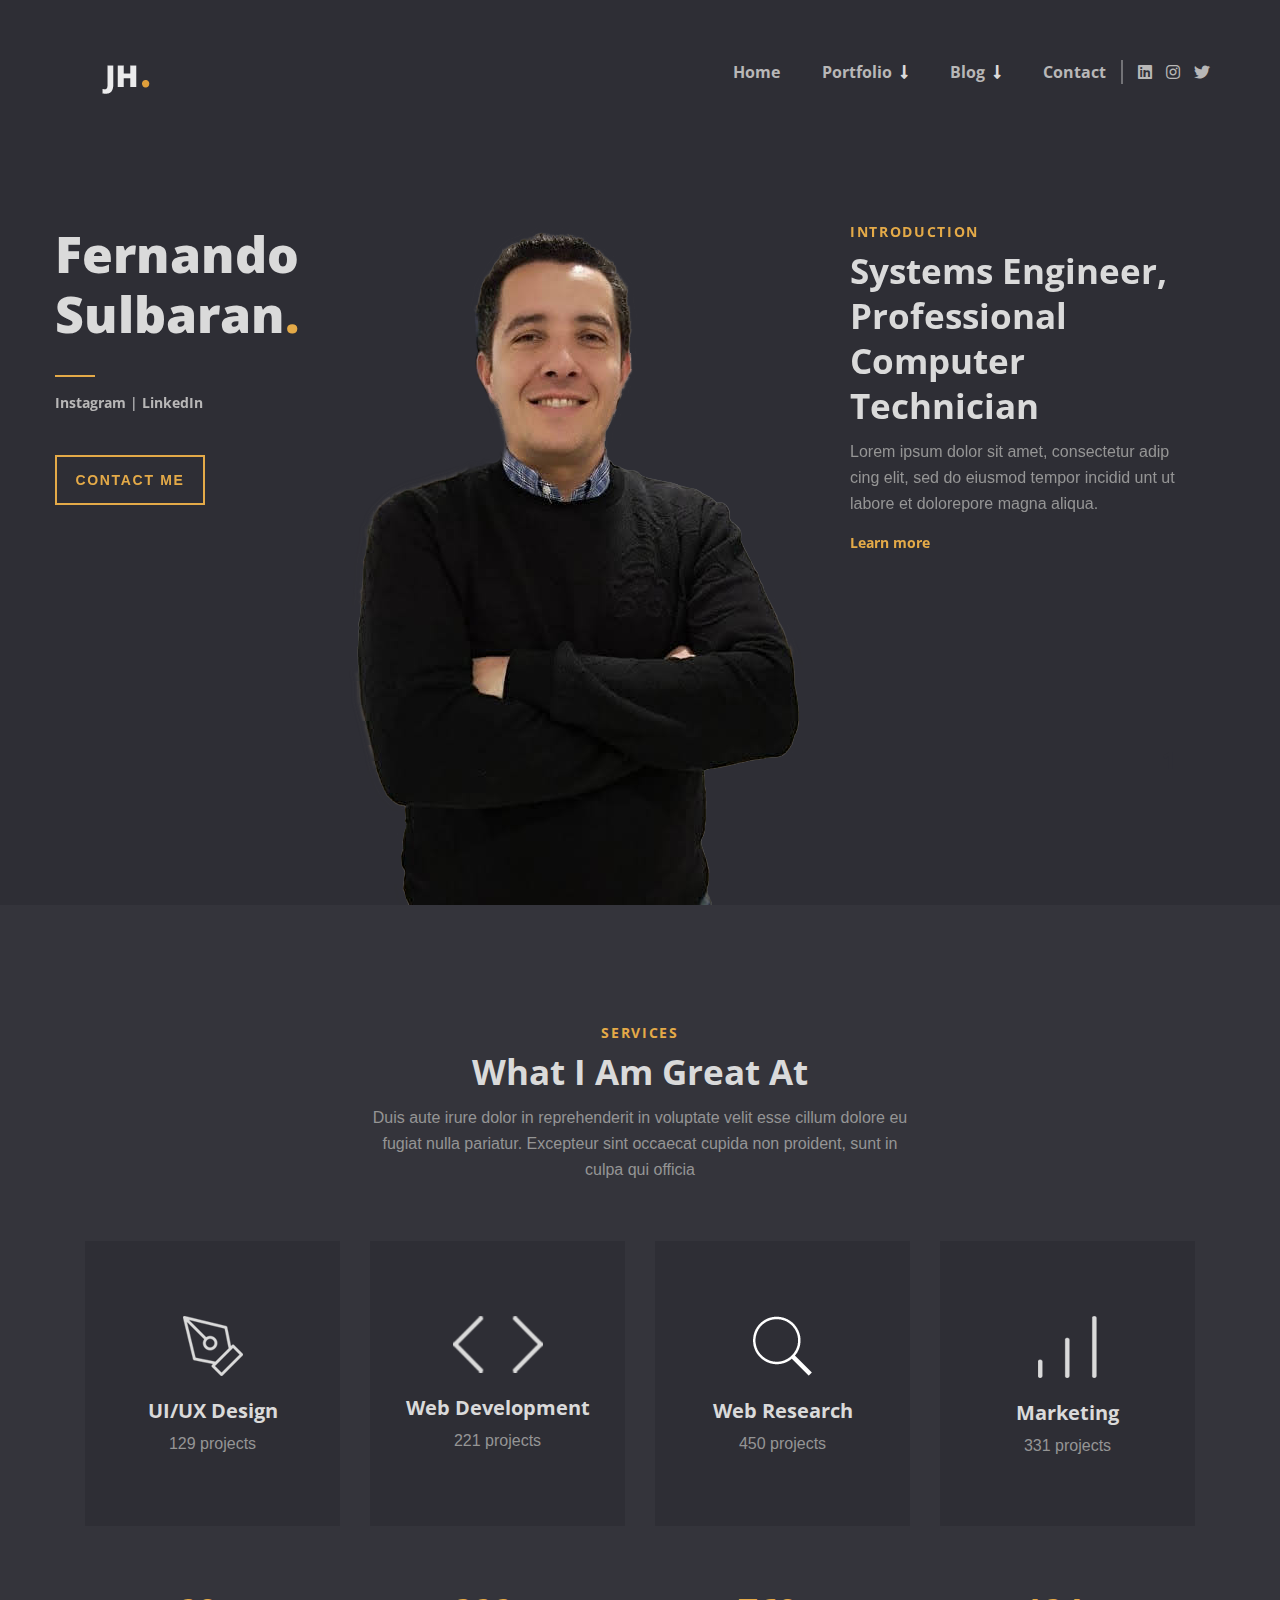
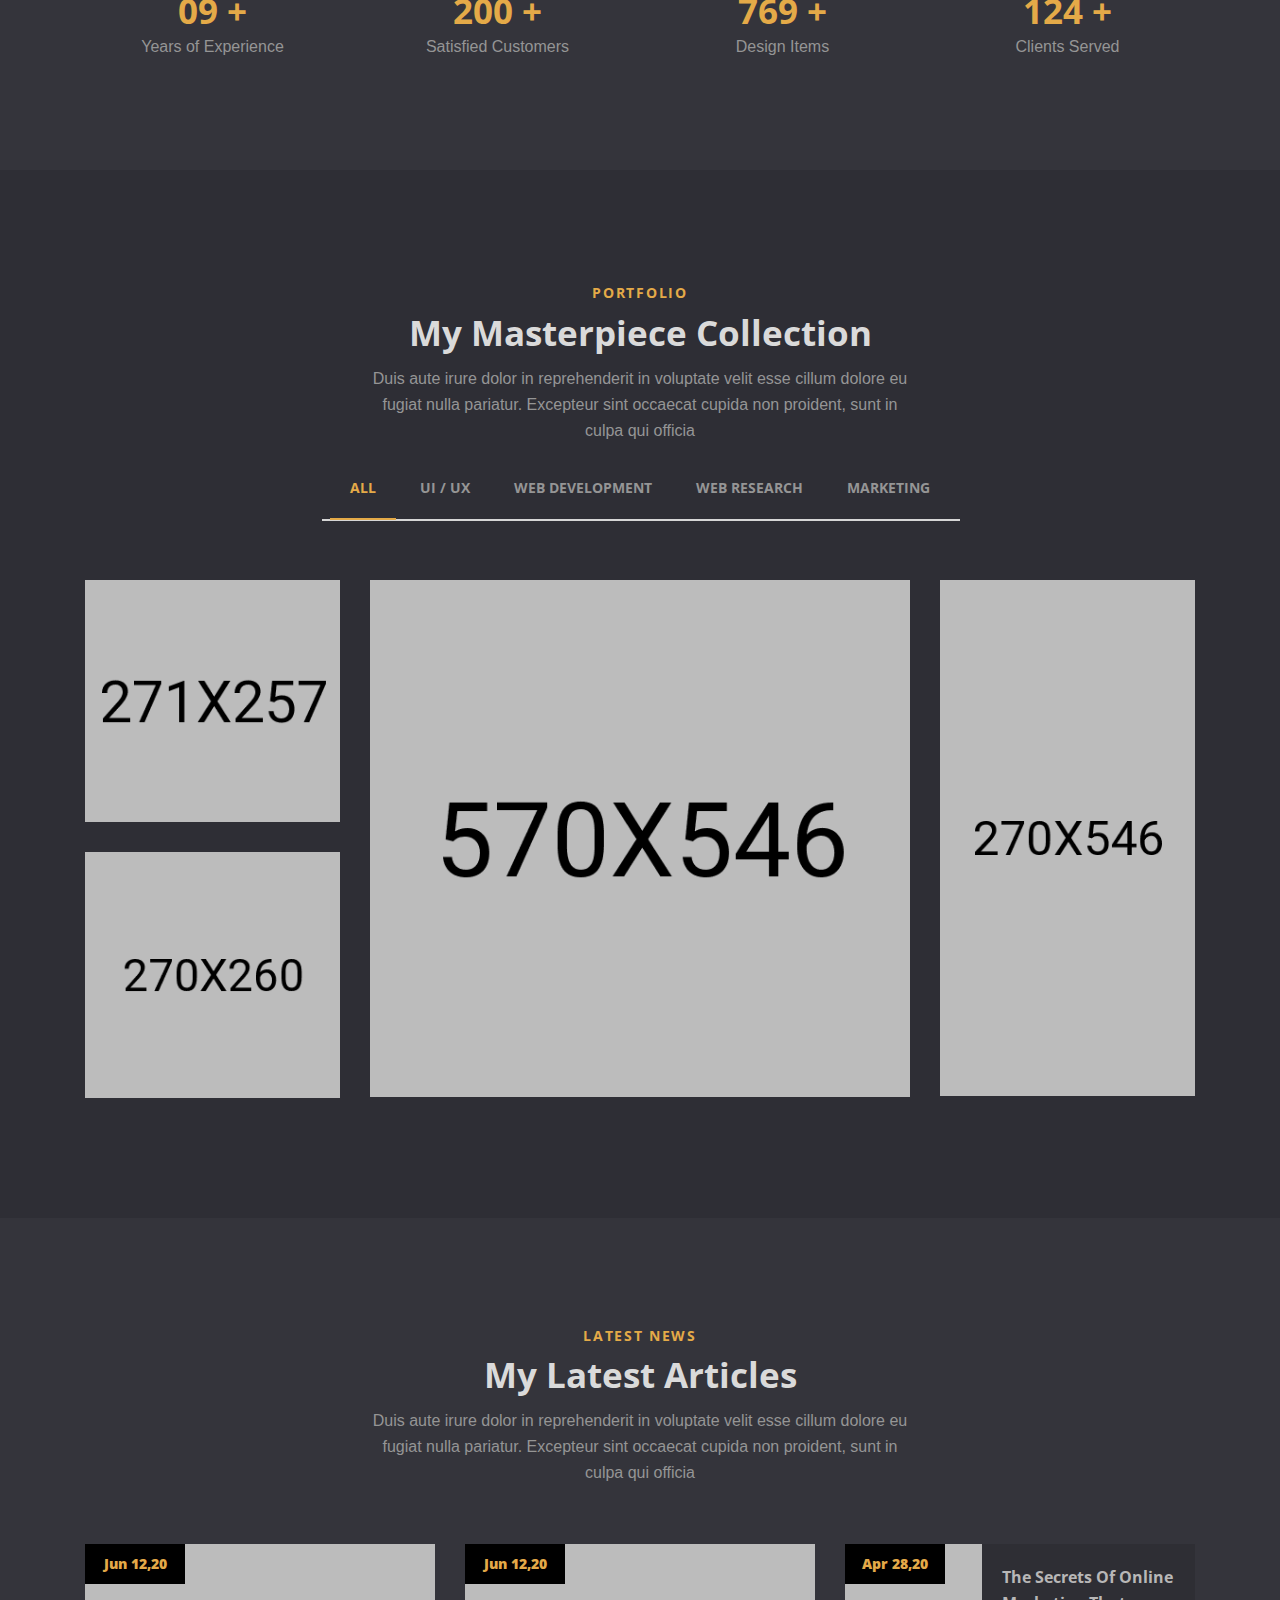
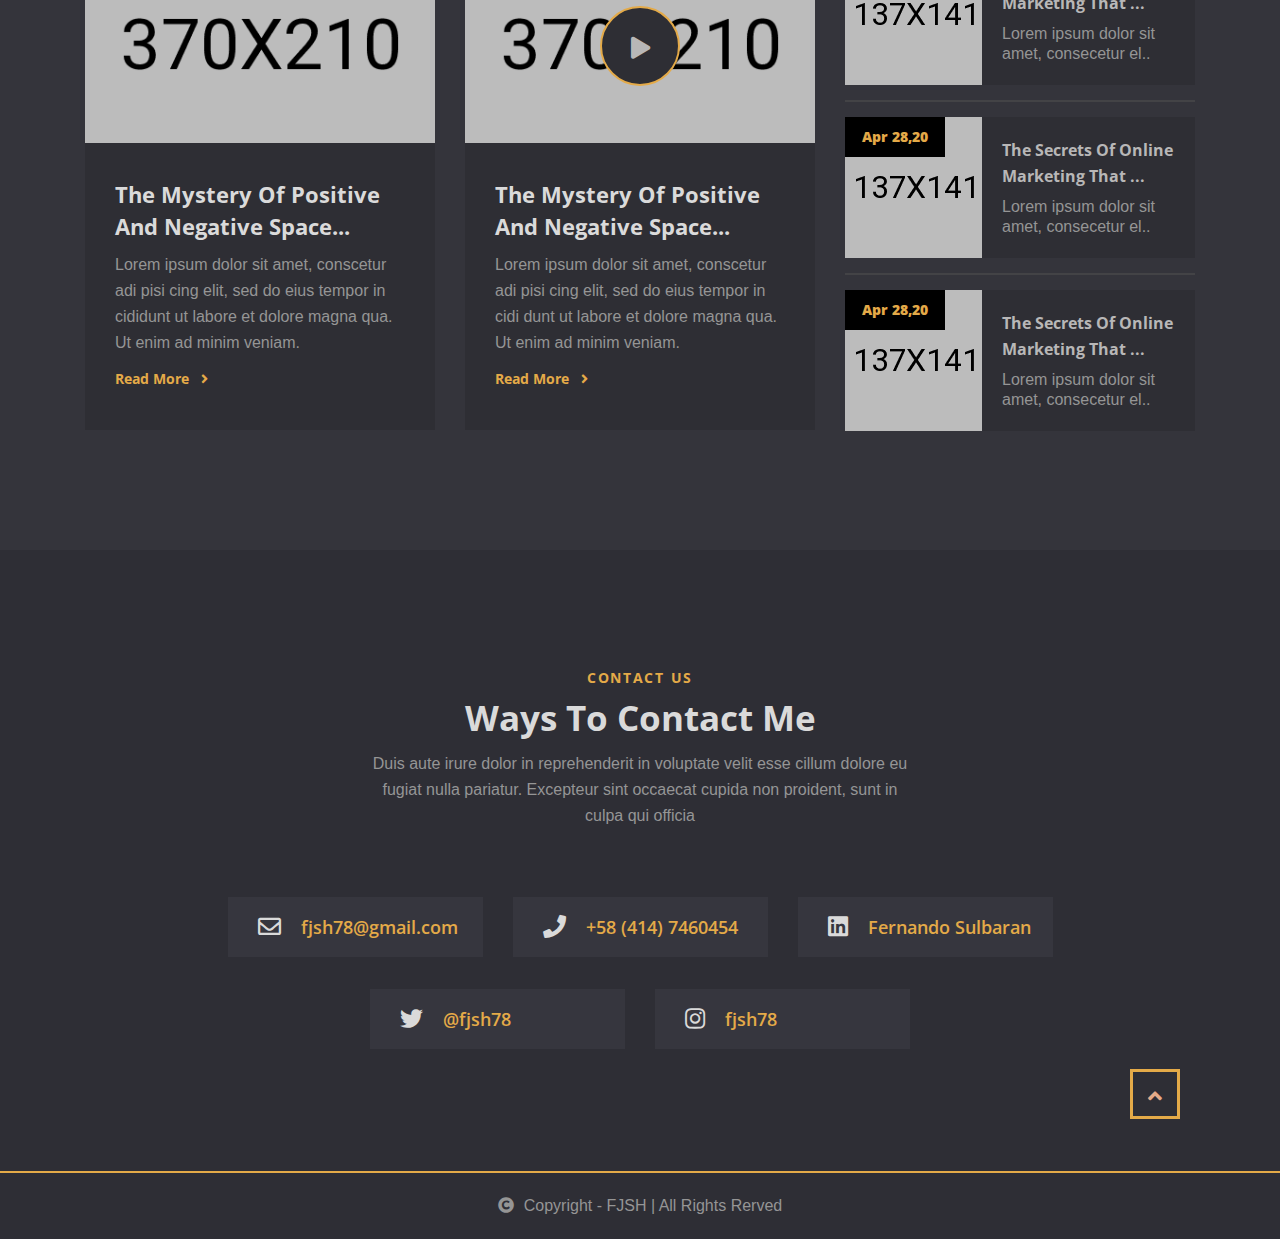
==== commit dca20341: "Actualizacion RRSS" ====
--- a/index.html
+++ b/index.html
@@ -40,9 +40,9 @@
                 <div class="col-xl-6 col-lg-7 col-md-10 col-sm-8 col-8 pr-0">
                     <div class="menu-area menu-social float-right">
                         <ul class="list-inline pl-15">
-                            <li class="list-inline-item menu-border"><a href="#"><i class="fab fa-skype"></i></a></li>
-                            <li class="list-inline-item"><a href="#"><i class="fab fa-facebook"></i></a></li>
-                            <li class="list-inline-item"><a href="#"><i class="fab fa-twitter"></i></a></li>
+                            <li class="list-inline-item menu-border"><a href="https://www.linkedin.com/in/fernando-jose-sulbaran-hernandez-350376164/"><i class="fab fa-linkedin"></i></a></li>
+                            <li class="list-inline-item"><a href="https://www.instagram.com/fjsh78/"><i class="fab fa-instagram"></i></a></li>
+                            <li class="list-inline-item"><a href="https://twitter.com/fjsh78"><i class="fab fa-twitter"></i></a></li>
                         </ul>
                     </div>
                     <nav id="mobile-nav">
@@ -98,7 +98,7 @@
                         </div>
                         <div class="col-xl-5 col-lg-5 col-md-5 col-sm-8 col-7 pl-0">
                             <div class="profile-pic">
-                                <img class="img-fluid" src="assets/img/slider/fjsh.png" alt="jack harper" />
+                                <img class="img-fluid" src="assets/img/slider/fjsh.png" alt="Fernando J. Sulbaran H." />
 
                             </div>
                         </div>
@@ -117,113 +117,14 @@
 
                                 </div>
                                 <div class="intro-button">
-                                    <a href="#services" class="btn-animation mr-btn">Learn more &nbsp;<i
-                                            class="fas fa-long-arrow-alt-down"></i></a>
+                                    <a href="#services" class="btn-animation mr-btn">Learn more &nbsp;
+                                        <!-- <i class="fas fa-long-arrow-alt-down"></i>--></a> 
                                 </div>
                             </div>
                         </div>
                     </div>
                 </div>
             </div>
-            <!-- <div class="slide-item">
-                <div class="container pt-130 pl-xl-0 pr-0">
-                    <div class="row">
-                        <div class="col-xl-3 col-lg-3 col-md-3 col-sm-4 col-5 pl-xl-0">
-                            <div class="slider-left">
-                                <div class="name">
-                                    <h1>Elon <br /> Musk<span class="pc">.</span></h1>
-                                </div>
-                                <div class="dash"></div>
-                                <div class="social-links mb-40">
-                                    <a href="https://www.instagram.com/arafatjamil01/">Instagram</a> | <a
-                                        href="https://linkedin.com/in/arafatjamil01">LinkedIn</a> <br />
-                                    <a href="https://behance.net/wpsmasher">Behance</a> | <a
-                                        href="https://dribbble.com/wpsmasher">Dribbble</a>
-                                </div>
-                                <div class="slider-cta">
-                                    <a href="#" class="ct-btn">Contact me</a>
-                                </div>
-                            </div>
-                        </div>
-                        <div class="col-xl-5 col-lg-5 col-md-5 col-sm-8 col-7 pl-0">
-                            <div class="profile-pic">
-                                <img class="img-fluid" src="assets/img/slider/fjsh.png" alt="jack harper" />
-
-                            </div>
-                        </div>
-                        <div class="col-xl-4 col-lg-4 col-md-4 col-sm-8 col-8 slider-area-intro">
-                            <div class="into-area">
-                                <div class="section-title">
-                                    <h3 class="section-name pc">INTRODUCTION</h3>
-                                    <h2>CEO Engineer,<br />
-                                        Entrepreneur, <br />
-                                        Start Up</h2>
-                                    <p class="pr-20">
-                                        Lorem ipsum dolor sit amet, consectetur adip
-                                        cing elit, sed do eiusmod tempor incidid
-                                        unt ut labore et dolorepore magna aliqua.
-                                    </p>
-
-                                </div>
-                                <div class="intro-button">
-                                    <a href="#services" class="btn-animation mr-btn">Learn more &nbsp;<i
-                                            class="fas fa-long-arrow-alt-down"></i></a>
-                                </div>
-                            </div>
-                        </div>
-                    </div>
-                </div>
-            </div> -->
-
-            <!-- <div class="slide-item">
-                <div class="container pt-130 pl-xl-0 pr-0">
-                    <div class="row">
-                        <div class="col-xl-3 col-lg-3 col-md-3 col-sm-4 col-5 pl-xl-0">
-                            <div class="slider-left">
-                                <div class="name">
-                                    <h1>Arafat <br /> Jamil<span class="pc">.</span></h1>
-                                </div>
-                                <div class="dash"></div>
-                                <div class="social-links mb-40">
-                                    <a href="https://www.instagram.com/arafatjamil01/">Instagram</a> | <a
-                                        href="https://linkedin.com/in/arafatjamil01">LinkedIn</a> <br />
-                                    <a href="https://behance.net/wpsmasher">Behance</a> | <a
-                                        href="https://dribbble.com/wpsmasher">Dribbble</a>
-                                </div>
-                                <div class="slider-cta">
-                                    <a href="#" class="ct-btn">Contact me</a>
-                                </div>
-                            </div>
-                        </div>
-                        <div class="col-xl-5 col-lg-5 col-md-5 col-sm-8 col-7 pl-0">
-                            <div class="profile-pic">
-                                <img class="img-fluid" src="assets/img/slider/fjsh.png" alt="jack harper" />
-
-                            </div>
-                        </div>
-                        <div class="col-xl-4 col-lg-4 col-md-4 col-sm-8 col-8 slider-area-intro">
-                            <div class="into-area">
-                                <div class="section-title">
-                                    <h3 class="section-name pc">INTRODUCTION</h3>
-                                    <h2>Content creator,<br />
-                                        Freelance writer, <br />
-                                        Developer</h2>
-                                    <p class="pr-20">
-                                        Lorem ipsum dolor sit amet, consectetur adip
-                                        cing elit, sed do eiusmod tempor incidid
-                                        unt ut labore et dolorepore magna aliqua.
-                                    </p>
-
-                                </div>
-                                <div class="intro-button">
-                                    <a href="#services" class="btn-animation mr-btn">Learn more &nbsp;<i
-                                            class="fas fa-long-arrow-alt-down"></i></a>
-                                </div>
-                            </div>
-                        </div>
-                    </div>
-                </div>
-            </div> -->
         </div>
     </div>
     <!-- slider area ends -->
@@ -622,16 +523,16 @@
                         <div class="ct-item-icon float-left ml-30 mr-20">
                             <i class="fas fa-phone"></i>
                         </div>
-                        <a class="btn-animation" href="https://themeforest.net/user/wpsmasher">+58 (414) 7460454</a>
+                        <a class="btn-animation" href="#">+58 (414) 7460454</a>
                     </div>
                 </div>
 
                 <div class="col-xl-3 col-lg-3 col-md-6 mb-30">
                     <div class="contact-item">
                         <div class="ct-item-icon float-left ml-30 mr-20">
-                            <i class="fab fa-skype"></i>
-                        </div>
-                        <a class="btn-animation" href="https://themeforest.net/user/wpsmasher">live:arafatjamil01</a>
+                            <i class="fab fa-linkedin"></i>
+                        </div>
+                        <a class="btn-animation" href="https://www.linkedin.com/in/fernando-jose-sulbaran-hernandez-350376164/">Fernando Sulbaran</a>
                     </div>
                 </div>
             </div>
@@ -641,15 +542,15 @@
                         <div class="ct-item-icon float-left ml-30 mr-20">
                             <i class="fab fa-twitter"></i>
                         </div>
-                        <a class="btn-animation" href="https://themeforest.net/user/wpsmasher">@wpsmasher</a>
+                        <a class="btn-animation" href="https://twitter.com/@fjsh78">@fjsh78</a>
                     </div>
                 </div>
                 <div class="col-xl-3 col-lg-3 col-md-6 mb-30">
                     <div class="contact-item">
                         <div class="ct-item-icon float-left ml-30 mr-20">
-                            <i class="fab fa-dribbble"></i>
-                        </div>
-                        <a class="btn-animation" href="https://themeforest.net/user/wpsmasher">wpsmasher</a>
+                            <i class="fab fa-instagram"></i>
+                        </div>
+                        <a class="btn-animation" href="https://www.instagram.com/fjsh78/">fjsh78</a>
                     </div>
                 </div>
             </div>
--- a/style.css
+++ b/style.css
@@ -390,7 +390,7 @@
 .slick-dots li button {
 	background: transparent;
 	border: none;
-	color: #959595;
+	color: #2E2E35;
 	font-family: 'Open sans',sans-serif;
 	font-size: 23px;
 	font-weight: 800;
@@ -1016,10 +1016,10 @@
     line-height: 24px;
   }
 
-  .slick-dots .slick-active {
+  /*.slick-dots .slick-active {
     top: 90.5%;
     right: 8%;
-  }
+  }*/
 
   .slick-dots li button {
     font-size: 16px;
@@ -1136,10 +1136,10 @@
     top: 90%;
   }
 
-  .slick-dots .slick-active {
+  /*.slick-dots .slick-active {
     top: 90%;
     right: 10.7%;
-  }
+  }*/
 
   .into-area {
     display: none;
@@ -1273,9 +1273,9 @@
     top: 90%;
   }
 
-  .slick-dots .slick-active {
+  /*.slick-dots .slick-active {
     top: 90%;
-  }
+  }*/
 
   .into-area {
     display: none;
